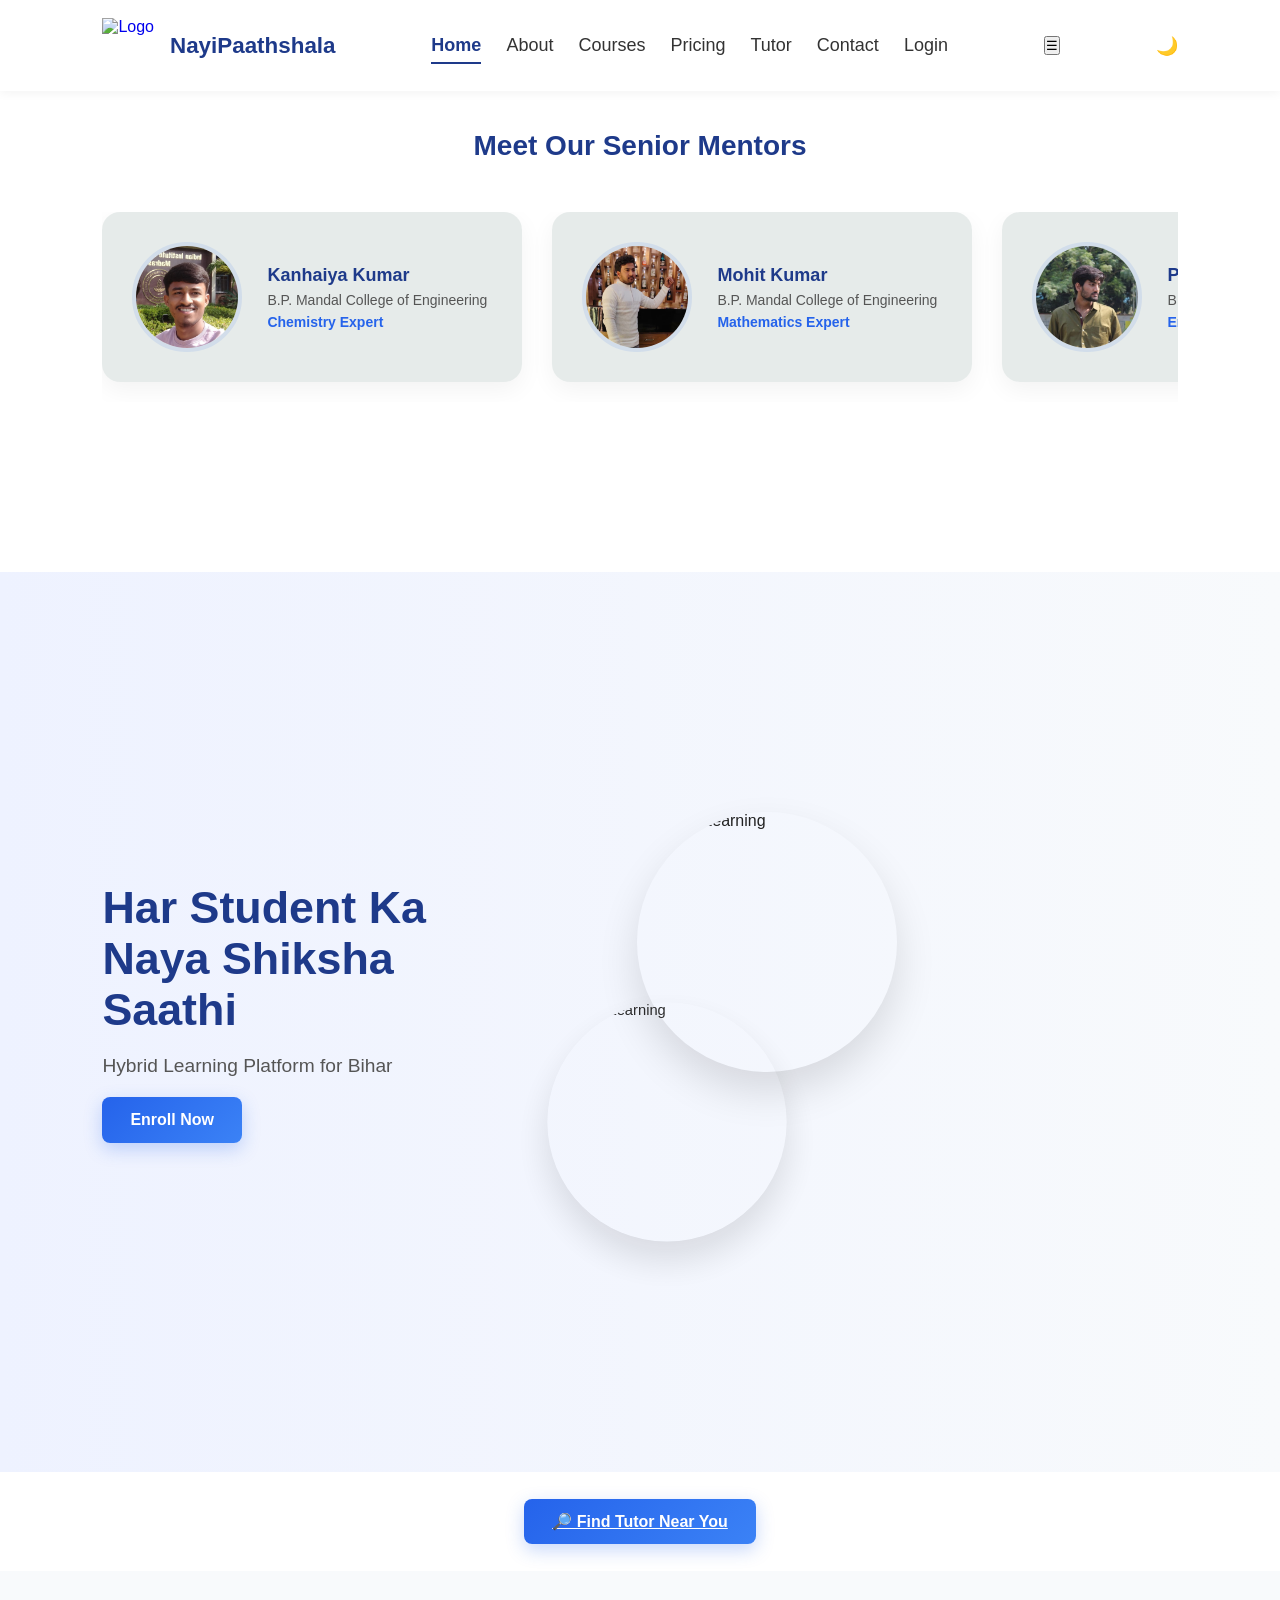
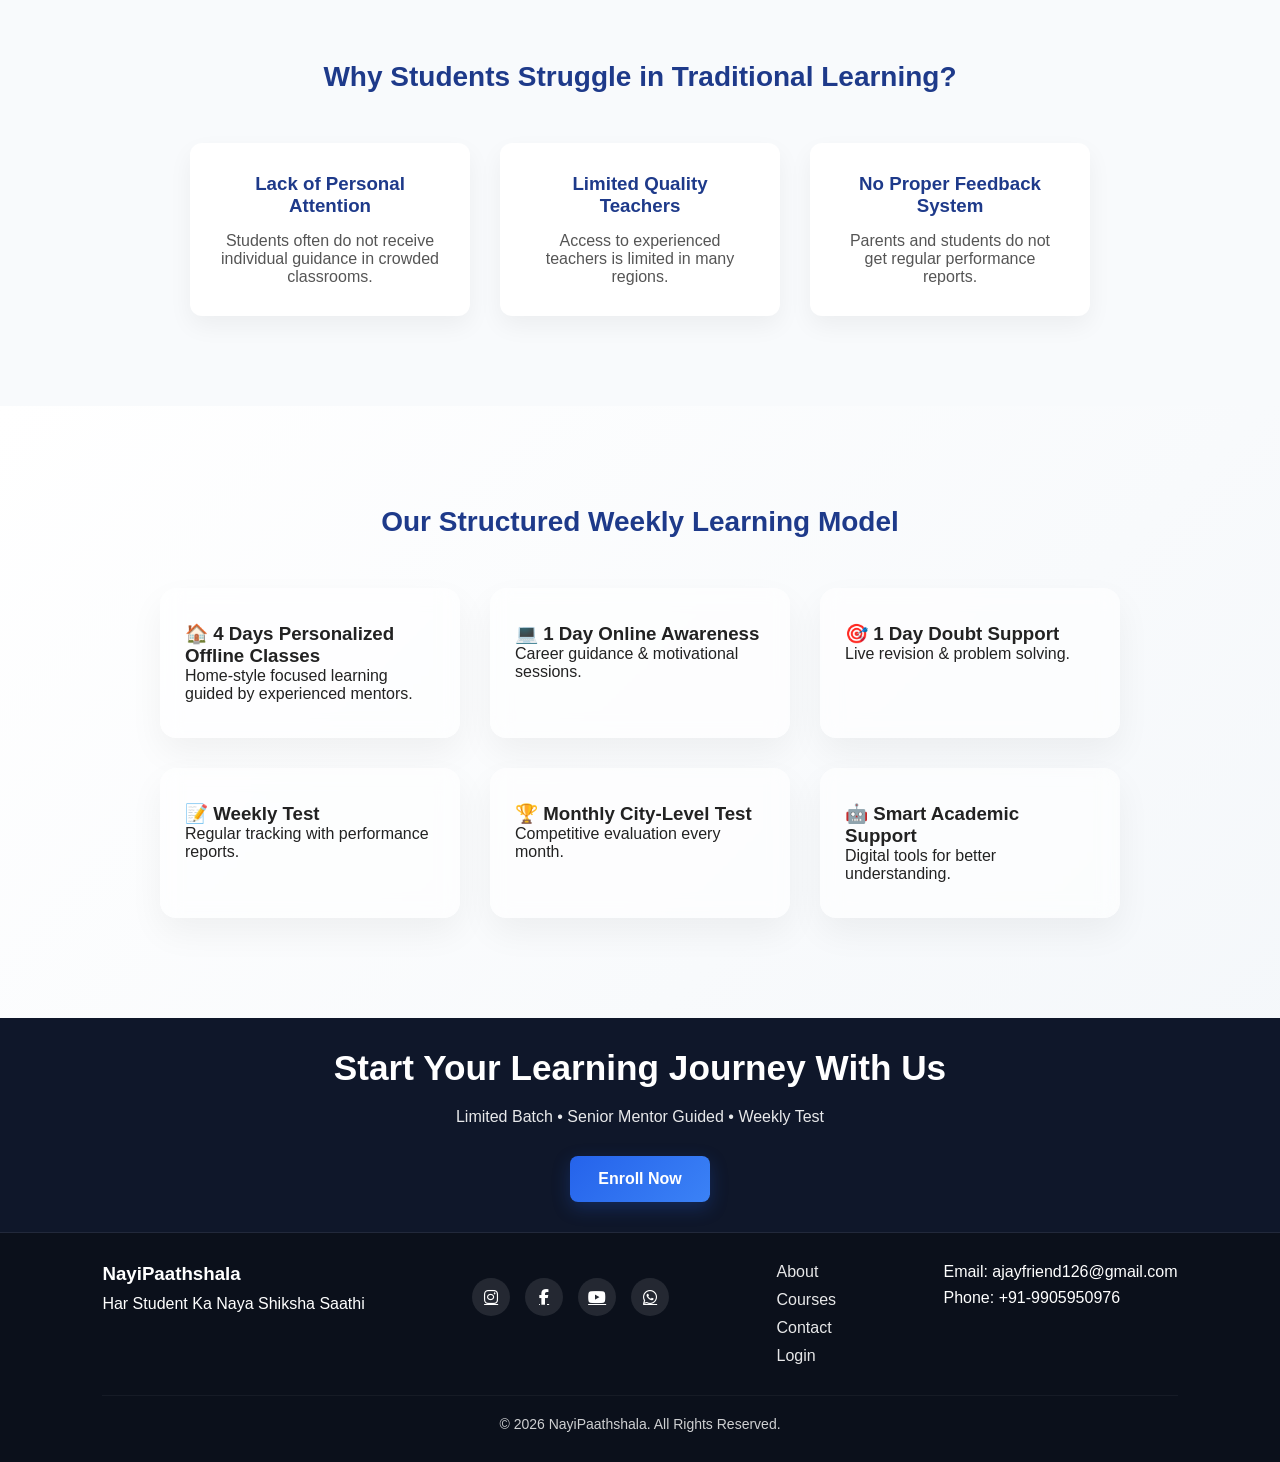
==== index.html @ 62901078 "Update index.html" ====
<!DOCTYPE html>
<html lang="en">
<head>
    <meta charset="UTF-8">
    <title>NayiPaathshala</title>
    <meta name="viewport" content="width=device-width, initial-scale=1.0">
    
    <link rel="stylesheet" href="style.css">
    <link rel="stylesheet" href="https://cdnjs.cloudflare.com/ajax/libs/font-awesome/6.5.0/css/all.min.css">
</head>

<body>
    <!-- ================= NAVBAR ================= -->
<nav class="navbar">
    <div class="logo">
        <a href="index.html" class="brand">
            <img src="image/logo.png" alt="Logo">
            <span>NayiPaathshala</span>
        </a>
    </div>

    <ul class="nav-links" id="navLinks">
        <li><a href="index.html" class="active">Home</a></li>
        <li><a href="about.html">About</a></li>
        <li><a href="courses.html">Courses</a></li>
        <li><a href="pricing.html">Pricing</a></li>
        <li><a href="tutor.html">Tutor</a></li>
        <li><a href="contact.html">Contact</a></li>
        <li><a href="login.html">Login</a></li>
    </ul>

    <button class="menu-toggle" onclick="toggleMenu()">☰</button>
    <button id="themeToggle">🌙</button>
</nav>
<p id="currenttime"></p>

<h2 class="section-title"></h2> 
<section class="home-mentors"> 
    <h2 class="section-title">Meet Our Senior Mentors</h2> 
    <div class="home-mentor-slider"> <!-- Mentor 1 --> 
        <div class="home-mentor-card"> <img src="kanhaiya.jpeg" alt="Kanhaiya Kumar"> 
            <div class="mentor-info"> 
                <h3>Kanhaiya Kumar</h3> 
                <p>B.P. Mandal College of Engineering</p> <span>Chemistry Expert</span>
             </div> </div>
              <!-- Mentor 2 --> <div class="home-mentor-card">
                 <img src="mohit.jpeg" alt="Mohit Kumar"> 
                 <div class="mentor-info"> <h3>Mohit Kumar</h3>
                     <p>B.P. Mandal College of Engineering</p> 
                     <span>Mathematics Expert</span> </div> </div> 
                     <!-- Mentor 3 --> 
                      <div class="home-mentor-card"> 
                        <img src="priyanshu.jpeg" alt="Priyanshu Kumar"> 
                        <div class="mentor-info"> <h3>Priyanshu Kumar</h3> <p>B.P. Mandal College of Engineering</p>
                             <span>English & Motivational Mentor</span> </div> </div>
                              <!-- Mentor 4 --> <div class="home-mentor-card">
                                 <img src="himanshu.jpeg" alt="Himanshu Kumar">
                                  <div class="mentor-info"> <h3>Himanshu Kumar</h3>
                                     <p>B.P. Mandal College of Engineering</p> 
                                     <span>Multi-Subject Academic Mentor</span> </div> </div> 
                                     <!-- Mentor 5 --> <div class="home-mentor-card"> 
                                        <img src="ajay.jpeg" alt="Ajay Kumar"> 
                                        <div class="mentor-info"> <h3>Ajay Kumar</h3> 
                                            <p>B.P. Mandal College of Engineering</p>
                                             <span>Mathematics & Physics Expert</span>
                                             </div> </div>   
                                            <div class="home-mentor-card"> 
                                        <img src="abhishek.jpeg" alt="Ajay Kumar"> 
                                        <div class="mentor-info"> <h3>Abhishek Kumar</h3> 
                                            <p>B.P. Mandal College of Engineering</p>
                                             <span>Physics Expert</span>
                                              </div> </div> 
                                            </section>


<!-- ================= HERO ================= -->
<section class="hero">
    <div class="hero-container">

        <div class="hero-left">
            <h1>Har Student Ka Naya Shiksha Saathi</h1>
            <p>Hybrid Learning Platform for Bihar</p>
            <button class="primary-btn">Enroll Now</button>

            <div style="margin-top:20px;">
               
            </div>
        </div>

        <div class="hero-right">
            <div class="circle-img online">
                <img src="image/online.jpeg" alt="Online Learning">
            </div>

            <div class="circle-img offline">
                <img src="image/offline.png" alt="Offline Learning">
            </div>
        </div>

    </div>
</section>

<section class="find-tutor-section">
    <a href="search-tutor.html" class="primary-btn">
        🔎 Find Tutor Near You
    </a>
</section>


<!-- ================= PROBLEM ================= -->
<section class="problem-section">
    <div class="container">
        <h2 class="section-title">Why Students Struggle in Traditional Learning?</h2>

        <div class="problem-cards">
            <div class="card">
                <h3>Lack of Personal Attention</h3>
                <p>Students often do not receive individual guidance in crowded classrooms.</p>
            </div>

            <div class="card">
                <h3>Limited Quality Teachers</h3>
                <p>Access to experienced teachers is limited in many regions.</p>
            </div>

            <div class="card">
                <h3>No Proper Feedback System</h3>
                <p>Parents and students do not get regular performance reports.</p>
            </div>
        </div>
    </div>
</section>

<!-- ================= SOLUTION ================= -->
<section class="solution-section">
    <div class="container">
        <h2 class="section-title">Our Structured Weekly Learning Model</h2>

        <div class="solution-cards">
            <div class="solution-card">
                <h3>🏠 4 Days Personalized Offline Classes</h3>
                <p>Home-style focused learning guided by experienced mentors.</p>
            </div>

            <div class="solution-card">
                <h3>💻 1 Day Online Awareness</h3>
                <p>Career guidance & motivational sessions.</p>
            </div>

            <div class="solution-card">
                <h3>🎯 1 Day Doubt Support</h3>
                <p>Live revision & problem solving.</p>
            </div>

            <div class="solution-card">
                <h3>📝 Weekly Test</h3>
                <p>Regular tracking with performance reports.</p>
            </div>

            <div class="solution-card">
                <h3>🏆 Monthly City-Level Test</h3>
                <p>Competitive evaluation every month.</p>
            </div>

            <div class="solution-card">
                <h3>🤖 Smart Academic Support</h3>
                <p>Digital tools for better understanding.</p>
            </div>
        </div>
    </div>
</section>

<!-- ================= CTA ================= -->
<section class="cta-section">
    <div class="cta-container">
        <h2>Start Your Learning Journey With Us</h2>
        <p>Limited Batch • Senior Mentor Guided • Weekly Test</p>
        <button class="primary-btn">Enroll Now</button>
    </div>
</section>

<!-- ================= FOOTER ================= -->
<footer class="footer">
    <div class="footer-container">

        <div class="footer-brand">
            <h3>NayiPaathshala</h3>
            <p>Har Student Ka Naya Shiksha Saathi</p>
        </div>

        <div class="footer-social">
            <a href="#"><i class="fab fa-instagram"></i></a>
            <a href="#"><i class="fab fa-facebook-f"></i></a>
            <a href="#"><i class="fab fa-youtube"></i></a>
            <a href="#"><i class="fab fa-whatsapp"></i></a>
        </div>

        <div class="footer-links">
            <a href="about.html">About</a>
            <a href="courses.html">Courses</a>
            <a href="contact.html">Contact</a>
            <a href="login.html">Login</a>
        </div>

        <div class="footer-contact">
            <p>Email: ajayfriend126@gmail.com</p>
            <p>Phone: +91-9905950976</p>
        </div>
    </div>

    <div class="footer-bottom">
        © 2026 NayiPaathshala. All Rights Reserved.
    </div>
</footer>

<script src="script.js"></script>
<script src="search-tutor.js"></script>

</body>
</html>
---- style.css ----
/* ================= GLOBAL RESET ================= */

* {
    margin: 0;
    padding: 0;
    box-sizing: border-box;
    font-family: Arial, sans-serif;
}

body {
    background: #ffffff;
    color: #222;
    transition: background 0.4s ease, color 0.4s ease;
}

/* ================= NAVBAR ================= */

.navbar {
    position: fixed;
    top: 0;
    left: 0;
    width: 100%;
    display: flex;
    justify-content: space-between;
    align-items: center;
    padding: 18px 8%;
    background: white;
    box-shadow: 0 2px 10px rgba(0,0,0,0.05);
    z-index: 1000;
    transition: all 0.3s ease;
}

.navbar.scrolled {
    padding: 18px 8%;
    box-shadow: 0 6px 25px rgba(0,0,0,0.1);
}

/* Brand */

.brand {
    display: flex;
    align-items: center;
    text-decoration: none;
    gap: 16px;
}

.brand img {
    height: 55px;
}

.brand span {
    font-size: 1.4rem;
    font-weight: 700;
    color: #1e3a8a;
    transition: 0.3s ease;
}

.brand:hover span {
    transform: scale(1.05);
}

/* Nav Links */

.nav-links {
    list-style: none;
    display: flex;
    gap: 25px;
}

.nav-links a {
    position: relative;
    text-decoration: none;
    color: #333;
    font-size: 18px;
    padding: 5px 0;
    transition: color 0.3s ease;
}

.nav-links a::after {
    content: "";
    position: absolute;
    left: 0;
    bottom: -4px;
    width: 0%;
    height: 2px;
    background: #1e3a8a;
    transition: width 0.3s ease;
}

.nav-links a:hover::after,
.nav-links a.active::after {
    width: 100%;
}

.nav-links a.active {
    font-weight: 600;
    color: #1e3a8a;
}

#themeToggle {
    border: none;
    background: none;
    font-size: 18px;
    cursor: pointer;
}

/* ================= HERO ================= */

/* ================= HERO SPLIT ================= */

.hero-badge {
    display: inline-block;
    margin-bottom: 20px;
    padding: 8px 18px;
    background: #e0e7ff;
    color: #1e3a8a;
    border-radius: 20px;
    font-size: 14px;
    font-weight: 500;
}

body.dark-mode .hero-badge {
    background: #1e293b;
    color: #60a5fa;
}

.hero {
    margin-top: 90px;
    min-height: 100vh;
    display: flex;
    align-items: center;
    padding: 0 8%;
    background: linear-gradient(to right, #f8fafc, #e2e8f0);
}

.hero-content {
    display: flex;
    align-items: center;
    justify-content: space-between;
    width: 100%;
    gap: 40px;
}

.hero-text {
    flex: 1;
    animation: slideLeft 1s ease forwards;
}

.hero-text h1 {
    font-size: 2.8rem;
    color: #1e3a8a;
}

.hero-text p {
    margin: 20px 0;
    font-size: 1.2rem;
    color: #555;
}

.hero-image {
    flex: 1;
    text-align: center;
    animation: slideRight 1s ease forwards;
}

.hero-image img {
    width: 320px;
    height: 320px;
    object-fit: cover;
    border-radius: 50%;
    border: 6px solid rgba(37, 99, 235, 0.2);
}

/* ================= HERO PREMIUM ================= */

.hero {
    margin-top: 90px;
    padding: 80px 8%;
    background: linear-gradient(to right, #eef2ff, #f8fafc);
}

.hero-container {
    display: flex;
    align-items: center;
    justify-content: space-between;
    gap: 40px;
}

/* LEFT */
.hero-left {
    flex: 1;
}

.hero-left h1 {
    font-size: 2.8rem;
    color: #1e3a8a;
}

.hero-left p {
    margin: 20px 0;
    font-size: 1.2rem;
    color: #555;
}

/* RIGHT IMAGE */
/* ================= HERO RIGHT TWO CIRCLES ================= */

    .hero-right {
    flex: 1;
    position: relative;
    height: 500px;
}

/* Common style */
.circle-img {
    width: 260px;
    height: 260px;
    border-radius: 50%;
    overflow: hidden;
    position: absolute;
    box-shadow: 0 20px 40px rgba(0,0,0,0.12);
}

.circle-img img {
    width: 100%;
    height: 100%;
    object-fit: cover;
}

/* TOP (Offline) */
.circle-img.online {
    top: 40px;
    right: 20px;
    z-index: 2;
}

/* BOTTOM (Online) */
.circle-img.offline {
    bottom: 20px;
    right: 120px;
    z-index: 1;
}

.circle-img.offline {
    transform: scale(0.92);
    opacity: 0.95;
}
/* Floating Animation */
@keyframes floatHero {
    0% { transform: translateY(0px); }
    50% { transform: translateY(-12px); }
    100% { transform: translateY(0px); }
}
/* Floating Animation */
@keyframes float {
    0% { transform: translateY(0px); }
    50% { transform: translateY(-12px); }
    100% { transform: translateY(0px); }
}

/* Floating animation */
@keyframes float {
    0% { transform: translateY(0px); }
    50% { transform: translateY(-12px); }
    100% { transform: translateY(0px); }
}
/* Animations */

@keyframes slideLeft {
    from { opacity: 0; transform: translateX(-50px); }
    to { opacity: 1; transform: translateX(0); }
}

@keyframes slideRight {
    from { opacity: 0; transform: translateX(50px); }
    to { opacity: 1; transform: translateX(0); }
}


/* ================= PROBLEM SECTION ================= */

.problem-section {
    padding: 90px 8%;
    background: #f8fafc;
    text-align: center;
}

.section-title {
    font-size: 2rem;
    margin-bottom: 50px;
    color: #1e3a8a;
}

.problem-cards {
    display: flex;
    flex-wrap: wrap;
    gap: 30px;
    justify-content: center;
}

.card {
    background: white;
    padding: 30px;
    border-radius: 12px;
    width: 280px;
    box-shadow: 0 10px 25px rgba(0,0,0,0.05);
    transition: 0.3s ease;
}

.card:hover {
    transform: translateY(-6px);
}

.card h3 {
    margin-bottom: 15px;
    color: #1e3a8a;
}

.card p {
    color: #555;
}

/* ================= SOLUTION SECTION (Dynamic) ================= */

.solution-section {
    padding: 100px 8%;
    text-align: center;
    background: linear-gradient(-45deg, #f8fafc, #e2e8f0, #f1f5f9, #ffffff);
    background-size: 400% 400%;
    animation: gradientMove 12s ease infinite;
}

@keyframes gradientMove {
    0% { background-position: 0% 50%; }
    50% { background-position: 100% 50%; }
    100% { background-position: 0% 50%; }
}

.solution-cards {
    display: flex;
    flex-wrap: wrap;
    gap: 30px;
    justify-content: center;
}

.solution-card {
    backdrop-filter: blur(10px);
    background: rgba(255, 255, 255, 0.6);
    padding: 35px 25px;
    border-radius: 16px;
    width: 300px;
    box-shadow: 0 15px 35px rgba(0,0,0,0.05);
    transition: all 0.6s ease;
    text-align: left;

    opacity: 0;
    transform: translateY(40px);
}

.solution-card.show {
    opacity: 1;
    transform: translateY(0);
}

.solution-card:hover {
    transform: translateY(-10px) scale(1.03);
    box-shadow: 0 20px 40px rgba(0,0,0,0.1);
}

/* ================= DARK MODE ================= */

body.dark-mode {
    background: #0f172a;
    color: #cbd5e1;
}

body.dark-mode .navbar {
    background: #1e293b;
}

body.dark-mode .brand span {
    color: #60a5fa;
}

body.dark-mode .nav-links a {
    color: #cbd5e1;
}

body.dark-mode .nav-links a::after {
    background: #60a5fa;
}

body.dark-mode .hero {
    background: #0f172a;
}

body.dark-mode .hero h1 {
    color: #60a5fa;
}

body.dark-mode .hero p {
    color: #94a3b8;
}

body.dark-mode .problem-section {
    background: #111827;
}

body.dark-mode .card {
    background: #1e293b;
}

body.dark-mode .card p {
    color: #cbd5e1;
}

body.dark-mode .solution-section {
    background: linear-gradient(-45deg, #0f172a, #111827, #1e293b, #0f172a);
    background-size: 400% 400%;
}

body.dark-mode .solution-card {
    background: rgba(30, 41, 59, 0.6);
    box-shadow: 0 20px 40px rgba(0,0,0,0.5);
}
body.dark-mode .hero {
    background: linear-gradient(to right, #0f172a, #111827);
}

body.dark-mode .hero-text h1 {
    color: #60a5fa;
}

body.dark-mode .hero-text p {
    color: #94a3b8;
}
body.dark-mode .hero {
    background: linear-gradient(to right, #0f172a, #111827);
}

body.dark-mode .hero-left h1 {
    color: #60a5fa;
}

body.dark-mode .hero-left p {
    color: #94a3b8;
}
body.dark-mode .hero-right::before {
    background: radial-gradient(circle, rgba(96,165,250,0.2) 0%, transparent 70%);

}
body.dark-mode .circle-img {
    box-shadow: 0 20px 40px rgba(96,165,250,0.3);
}

/* ================= DARK MODE CTA ================= */

body.dark-mode .cta-section {
    background: #1e293b;   /* medium dark slate */
    color: #e2e8f0;
}

/* ================= DARK MODE FOOTER ================= */

body.dark-mode .footer {
    background: #0f172a;   /* deep navy */
    color: #cbd5e1;
}

body.dark-mode .footer-links a {
    color: #cbd5e1;
    opacity: 0.8;
}

body.dark-mode .footer-links a:hover {
    opacity: 1;
}

body.dark-mode .footer-bottom {
    opacity: 0.6;
}
body.dark-mode .cta-section {
    border-bottom: 1px solid rgba(255,255,255,0.05);
}

/* ================= RESPONSIVE ================= */

@media (max-width: 768px) {

    .nav-links {
        display: none;
    }

    .hero {
        height: 90vh;
    }

    .hero h1 {
        font-size: 2rem;
    }

    .solution-card {
        width: 100%;
    }

    .card {
        width: 100%;
    }
}
@media (max-width: 768px) {

    .hero-content {
        flex-direction: column;
        text-align: center;
    }

    .hero-text h1 {
        font-size: 2rem;
    }

}
@media (max-width: 768px) {

    .hero-content {
        flex-direction: column;
        text-align: center;
    }

    .hero-text h1 {
        font-size: 2rem;
    }

}




/* ================= BUTTON COMPONENT ================= */
/* ================= BUTTON COMPONENT ================= */

.primary-btn {
    padding: 14px 28px;
    font-size: 16px;
    font-weight: 600;
    border-radius: 8px;
    border: none;
    cursor: pointer;
    background: linear-gradient(135deg, #2563eb, #3b82f6);
    color: #ffffff;
    transition: all 0.3s ease;
    box-shadow: 0 6px 18px rgba(37, 99, 235, 0.25);
}

.primary-btn:hover {
    transform: translateY(-3px);
    box-shadow: 0 10px 25px rgba(37, 99, 235, 0.35);
}

/* Dark Mode */
body.dark-mode .primary-btn {
    background: linear-gradient(135deg, #3b82f6, #60a5fa);
    box-shadow: 0 6px 18px rgba(96, 165, 250, 0.35);
}

body.dark-mode .primary-btn:hover {
    box-shadow: 0 10px 25px rgba(96, 165, 250, 0.5);
}



@media (max-width: 768px) {

    .hero-right {
        height: auto;
        margin-top: 40px;
    }

    .circle-img {
        position: relative;
        margin: 20px;
    }

}


/* ================= CTA SECTION ================= */


    /* ================= PREMIUM CTA ================= */

.cta-section {
    padding: 30px 8%;
    text-align: center;
    background: #0f172a;   /* solid deep blue */
    color: white;
}

.cta-section h2 {
    font-size: 2.2rem;
    margin-bottom: 20px;
}

.cta-section p {
    margin-bottom: 30px;
    opacity: 0.9;
}
 .cta-section {
    border-bottom: 1px solid rgba(255,255,255,0.08);
}

/* ================= TRUST CLARITY SECTION ================= */

.clarity-section {
    padding: 100px 8%;
    background: #f8fafc;
    text-align: center;
}

.clarity-box {
    max-width: 750px;
    margin: 0 auto;
    background: white;
    padding: 40px;
    border-radius: 14px;
    box-shadow: 0 10px 30px rgba(0,0,0,0.05);
}

.clarity-box p {
    margin-bottom: 20px;
    font-size: 1.05rem;
    color: #555;
}

/* Dark Mode */
body.dark-mode .clarity-section {
    background: #111827;
}

body.dark-mode .clarity-box {
    background: #1e293b;
}

body.dark-mode .clarity-box p {
    color: #cbd5e1;
}

/* ================= FOOTER ================= */
/* ================= PREMIUM FOOTER ================= */

.footer {
    background: #0b101b;   /* darker than CTA */
    color: white;
    padding: 30px 8% 30px;
}

.footer-container {
    display: flex;
    justify-content: space-between;
    flex-wrap: wrap;
    gap: 30px;
}

.footer-brand h3 {
    margin-bottom: 10px;
}

.footer-links {
    display: flex;
    flex-direction: column;
    gap: 10px;
}

.footer-links a {
    color: white;
    text-decoration: none;
    opacity: 0.9;
}

.footer-links a:hover {
    opacity: 1;
}

.footer-contact p {
    margin-bottom: 8px;
}

.footer-bottom {
    text-align: center;
    margin-top: 40px;
    opacity: 0.8;
    font-size: 14px;
}
/* Footer link hover animation */

.footer-links a {
    position: relative;
    display: inline-block;
    transition: all 0.3s ease;
}

.footer-links a:hover {
    transform: translateX(4px);
}
/* Animated underline */

.footer-links a::after {
    content: "";
    position: absolute;
    left: 0;
    bottom: -3px;
    width: 0%;
    height: 2px;
    background: #60a5fa;
    transition: width 0.3s ease;
}

.footer-links a:hover::after {
    width: 100%;
}

/* Dark Mode */
body.dark-mode .footer {
    background: #0f172a;
}

/* ================= DARK MODE FOOTER FINAL ================= */

body.dark-mode .footer {
    background: #0f172a;  /* Deep navy */
    color: #e2e8f0;
}

body.dark-mode .footer-brand h3 {
    color: #ffffff;
}

body.dark-mode .footer-links a {
    color: #cbd5e1;
    transition: 0.3s ease;
}

body.dark-mode .footer-links a:hover {
    color: #60a5fa;   /* soft blue hover */
}

body.dark-mode .footer-contact p {
    color: #cbd5e1;
}

body.dark-mode .footer-bottom {
    border-top: 1px solid rgba(255,255,255,0.08);
    padding-top: 20px;
    margin-top: 30px;
    color: #94a3b8;
}
/* ================= FOOTER SOCIAL ================= */

.footer-social {
    margin-top: 15px;
    display: flex;
    gap: 15px;
}

.footer-social a {
    width: 38px;
    height: 38px;
    display: flex;
    align-items: center;
    justify-content: center;
    background: rgba(255,255,255,0.1);
    border-radius: 50%;
    color: white;
    transition: 0.3s ease;
    font-size: 16px;
}

.footer-social a:hover {
    background: #60a5fa;
    transform: translateY(-4px);
}
/* Footer bottom separator - Light Mode */

.footer-bottom {
    border-top: 1px solid rgba(255,255,255,0.06);
    padding-top: 20px;
    margin-top: 30px;
}

/* Dark mode tweak */
body.dark-mode .footer-social a {
    background: rgba(255,255,255,0.08);
}

body.dark-mode .footer-social a:hover {
    background: #3b82f6;
}

/* ================= ABOUT PAGE ================= */

.about-hero {
    margin-top: 90px;
    padding: 100px 8%;
    text-align: center;
    background: linear-gradient(135deg, #eef2ff, #f8fafc);
}

.about-hero h1 {
    font-size: 2.8rem;
    color: #1e3a8a;
}

.about-hero p {
    margin-top: 20px;
    color: #555;
}

.about-section {
    padding: 80px 8%;
    text-align: center;
    max-width: 800px;
    margin: 0 auto;
}

.about-section p {
    margin-top: 20px;
    color: #555;
    line-height: 1.7;
}

/* Dark Mode */
body.dark-mode .about-hero {
    background: linear-gradient(135deg, #0f172a, #111827);
}

body.dark-mode .about-hero h1 {
    color: #60a5fa;
}

body.dark-mode .about-section p {
    color: #cbd5e1;
}

/* ================= FOUNDER SECTION ================= */

.founder-section {
    padding: 80px 8%;
    text-align: center;
    background: #f8fafc;
}

.founder-box {
    max-width: 750px;
    margin: 40px auto 0;
    background: white;
    padding: 40px;
    border-radius: 14px;
    box-shadow: 0 8px 20px rgba(0,0,0,0.05);
}

.founder-box p {
    line-height: 1.7;
    color: #555;
    margin-bottom: 20px;
}

.founder-box h4 {
    color: #1e3a8a;
    font-weight: 600;
}

/* Dark Mode */
body.dark-mode .founder-section {
    background: #111827;
}

body.dark-mode .founder-box {
    background: #1e293b;
}

body.dark-mode .founder-box p {
    color: #cbd5e1;
}

body.dark-mode .founder-box h4 {
    color: #60a5fa;
}

/* ================= MENTOR SECTION ================= */

.mentor-section {
    padding: 100px 8%;
    text-align: center;
    background: #ffffff;
}

/* ================= MENTOR COLUMN LAYOUT ================= */

/* ================= MENTOR SECTION ================= */

.mentor-section {
    padding: 100px 8%;
    background: #ffffff;
    text-align: center;
}

/* ===== Slider Container ===== */

.mentor-slider {
    display: flex;
    gap: 30px;
    margin-top: 50px;
    overflow-x: auto;
    scroll-snap-type: x mandatory;
    scroll-behavior: smooth;
    padding-bottom: 20px;
}

/* Hide Scrollbar */
.mentor-slider::-webkit-scrollbar {
    display: none;
}

/* ===== Mentor Card ===== */

.mentor-card {
    flex: 0 0 280px;   /* Fixed width card */
    background: #f8fafc;
    padding: 30px;
    border-radius: 16px;
    text-align: center;
    scroll-snap-align: center;
    transition: 0.3s ease;
}

.mentor-card:hover {
    transform: translateY(-6px);
}

.mentor-card img {
    width: 100px;
    height: 100px;
    border-radius: 50%;
    object-fit: cover;
    margin-bottom: 18px;
}

.mentor-card h3 {
    margin-bottom: 8px;
    color: #1e3a8a;
}

.mentor-card p {
    font-size: 14px;
    color: #555;
    margin-bottom: 6px;
}

.mentor-card span {
    font-size: 14px;
    font-weight: 600;
    color: #2563eb;
}

/* ================= DARK MODE ================= */

body.dark-mode .mentor-section {
    background: #111827;
}

body.dark-mode .mentor-card {
    background: #1e293b;
}

body.dark-mode .mentor-card h3 {
    color: #60a5fa;
}

body.dark-mode .mentor-card p {
    color: #cbd5e1;
}

body.dark-mode .mentor-card span {
    color: #93c5fd;
}
/* ================= HOME MENTOR SLIDER ================= */

.home-mentor-slider {
    display: flex;
    gap: 30px;
    overflow-x: auto;
    scroll-snap-type: x mandatory;
    scroll-behavior: smooth;
    padding-bottom: 20px;
}

.home-mentor-slider::-webkit-scrollbar {
    display: none;
}

/* CARD LAYOUT */
/* ================= HOME MENTOR SECTION ================= */

.home-mentor-section {
    padding: 80px 8%;
    background: #ffffff;
}

.home-mentor-wrapper {
    display: flex;
    gap: 30px;
    overflow-x: auto;
    scroll-snap-type: x mandatory;
    scroll-behavior: smooth;
    padding-bottom: 20px;
}

/* Hide scrollbar */
.home-mentor-wrapper::-webkit-scrollbar {
    display: none;
}
.home-mentor-wrapper {
    -ms-overflow-style: none;
    scrollbar-width: none;
}

/* ================= MENTOR CARD ================= */

/* ================= HOME MENTOR SECTION ================= */

.home-mentors {
    padding: 80px 8%;
    background: #ffffff;
}

.section-title {
    text-align: center;
    font-size: 28px;
    margin-bottom: 50px;
    color: #1e3a8a;
}

/* Slider Wrapper */

.home-mentor-slider {
    display: flex;
    gap: 30px;
    overflow-x: auto;
    scroll-snap-type: x mandatory;
    scroll-behavior: smooth;
}

/* Hide scrollbar */

.home-mentor-slider::-webkit-scrollbar {
    display: none;
}
.home-mentor-slider {
    -ms-overflow-style: none;
    scrollbar-width: none;
}

/* ================= MENTOR CARD ================= */

.home-mentor-card {
    flex: 0 0 420px;
    display: flex;
    align-items: center;
    gap: 25px;
    background: #dde4e3ba;
    padding: 30px;
    border-radius: 18px;
    scroll-snap-align: center;
    transition: all 0.3s ease;
    box-shadow: 0 8px 25px rgba(0,0,0,0.05);
}

.home-mentor-card:hover {
    transform: translateY(-6px);
    box-shadow: 0 15px 35px rgba(0,0,0,0.08);
}

/* IMAGE */

.home-mentor-card img {
    width: 110px;
    height: 110px;
    border-radius: 50%;
    object-fit: cover;
    border: 4px solid rgba(37,99,235,0.1);
}

/* DETAILS */

.mentor-info {
    display: flex;
    flex-direction: column;
    justify-content: center;
}

.mentor-info h3 {
    margin-bottom: 6px;
    font-size: 18px;
    color: #1e3a8a;
}

.mentor-info p {
    margin-bottom: 6px;
    font-size: 14px;
    color: #555;
}

.mentor-info span {
    font-size: 14px;
    font-weight: 600;
    color: #2563eb;
}

/* ================= DARK MODE ================= */

body.dark-mode .home-mentors {
    background: #0f172a;
}

body.dark-mode .section-title {
    color: #60a5fa;
}

body.dark-mode .home-mentor-card {
    background: #1e293b;
    box-shadow: 0 10px 30px rgba(0,0,0,0.4);
}

body.dark-mode .mentor-info h3 {
    color: #60a5fa;
}

body.dark-mode .mentor-info p {
    color: #cbd5e1;
}

body.dark-mode .mentor-info span {
    color: #93c5fd;
}

/* ================= RESPONSIVE ================= */

@media (max-width: 768px) {

    .home-mentor-card {
        flex: 0 0 300px;
        flex-direction: column;
        text-align: center;
        padding: 20px;
    }

    .home-mentor-card img {
        width: 90px;
        height: 90px;
    }

    .mentor-info {
        align-items: center;
    }
}

/* ================= WEEKLY MODEL SECTION ================= */

.model-section {
    padding: 100px 8%;
    background: #f8fafc;
    text-align: center;
}

.model-container {
    display: flex;
    flex-wrap: wrap;
    gap: 30px;
    justify-content: center;
    margin-top: 50px;
}

.model-card {
    width: 260px;
    background: #ffffff;
    padding: 25px;
    border-radius: 16px;
    box-shadow: 0 8px 25px rgba(0,0,0,0.05);
    transition: 0.3s ease;
}

.model-card:hover {
    transform: translateY(-6px);
}

.model-card h3 {
    margin-bottom: 12px;
    color: #1e3a8a;
}

.model-card p {
    font-size: 14px;
    color: #555;
}

/* Dark Mode */

body.dark-mode .model-section {
    background: #111827;
}

body.dark-mode .model-card {
    background: #1e293b;
}

body.dark-mode .model-card h3 {
    color: #60a5fa;
}

body.dark-mode .model-card p {
    color: #cbd5e1;
}

/* Responsive */

@media (max-width: 768px) {
    .model-card {
        width: 100%;
        max-width: 350px;
    }
}

/* ================= WHY SECTION ================= */

.why-section {
    padding: 100px 8%;
    background: #ffffff;
    text-align: center;
}

.why-container {
    display: flex;
    flex-wrap: wrap;
    gap: 30px;
    justify-content: center;
    margin-top: 50px;
}

.why-card {
    width: 260px;
    padding: 25px;
    border-radius: 16px;
    background: #f8fafc;
    box-shadow: 0 8px 25px rgba(0,0,0,0.05);
    transition: 0.3s ease;
}

.why-card:hover {
    transform: translateY(-6px);
}

.why-card h3 {
    margin-bottom: 12px;
    color: #1e3a8a;
}

.why-card p {
    font-size: 14px;
    color: #555;
}

/* Dark Mode */

body.dark-mode .why-section {
    background: #0f172a;
}

body.dark-mode .why-card {
    background: #1e293b;
}

body.dark-mode .why-card h3 {
    color: #60a5fa;
}

body.dark-mode .why-card p {
    color: #cbd5e1;
}

/* Responsive */

@media (max-width: 768px) {
    .why-card {
        width: 100%;
        max-width: 350px;
    }
}

/* ================= ABOUT CTA SECTION ================= */

/* ================= DARK CTA SECTION ================= */

.cta-dark {
    padding: 100px 8%;
    text-align: center;
    background: linear-gradient(to bottom, #0f172a, #111827);
    color: #ffffff;
}

.cta-dark-content h2 {
    font-size: 34px;
    margin-bottom: 15px;
}

.cta-dark-content p {
    margin-bottom: 30px;
    font-size: 16px;
    opacity: 0.8;
}

/* Button already using .primary-btn */

/* Dark mode me same hi rahega */
body.dark-mode .cta-dark {
    background: linear-gradient(to bottom, #0f172a, #111827);
}

/* ================= COURSES HERO ================= */

.courses-hero {
    padding: 120px 8% 80px;
    text-align: center;
    background: linear-gradient(to right, #eef2ff, #f8fafc);
}

.courses-hero h1 {
    font-size: 36px;
    margin-bottom: 15px;
    color: #1e3a8a;
}

.courses-hero p {
    color: #555;
}

.courses-content {
    padding: 80px 8%;
    text-align: center;
}

/* ================= PROGRAM OVERVIEW ================= */

.program-overview {
    padding: 80px 8%;
    text-align: center;
}

.overview-text {
    max-width: 700px;
    margin: 20px auto 40px auto;
    color: #555;
    line-height: 1.6;
}

.overview-points {
    display: flex;
    flex-wrap: wrap;
    justify-content: center;
    gap: 20px;
}

.overview-points div {
    padding: 15px 20px;
    background: #f1f5f9;
    border-radius: 10px;
    font-size: 14px;
}

/* Dark Mode */

body.dark-mode .overview-text {
    color: #cbd5e1;
}

body.dark-mode .overview-points div {
    background: #1e293b;
    color: #cbd5e1;
}

/* ================= LEVEL SECTION ================= */

.levels-section {
    padding: 100px 8%;
    text-align: center;
}

.levels-container {
    display: flex;
    flex-wrap: wrap;
    gap: 30px;
    justify-content: center;
    margin-top: 50px;
}
.level-card {
    width: 300px;
    padding: 30px;
    border-radius: 18px;
    background: #f8fafc;
    box-shadow: 0 10px 30px rgba(0,0,0,0.05);
    transition: 0.3s ease;
    text-align: left;
    position:relative;
}

/* Remove default bullet */
.level-card ul {
    list-style: none;
    padding-left: 0;
}

/* Custom bullet style */
.level-card ul li {
    position: relative;
    padding-left: 22px;
    margin-bottom: 10px;
    font-size: 14px;
    color: #555;
}

/* Blue dot */
.level-card ul li::before {
    content: "✔";
    position: absolute;
    left: 0;
    top: 0;
    font-size: 13px;
    color: #2563eb;
}

.level-card:hover {
    transform: translateY(-8px);
}

.level-card h3 {
    margin-bottom: 10px;
    color: #1e3a8a;
}

.level-tag {
    font-size: 13px;
    font-weight: 600;
    margin-bottom: 15px;
    color: #2563eb;
}

.level-card ul {
    list-style: none;
    padding-left: 0;
}

.level-card ul li {
    margin-bottom: 8px;
    font-size: 14px;
    color: #555;
}

/* Highlight Most Popular */
.level-card.popular {
    border: 2px solid #2563eb;
}

/* Premium Styling */
.level-card.premium {
    background: linear-gradient(135deg, #1e3a8a, #2563eb);
    color: white;
}

.level-card.premium h3,
.level-card.premium ul li,
.level-card.premium .level-tag {
    color: white;
}

/* Dark Mode */

body.dark-mode .level-card {
    background: #1e293b;
}

body.dark-mode .level-card ul li {
    color: #cbd5e1;
}

body.dark-mode .level-card.popular {
    border: 2px solid #60a5fa;
}

body.dark-mode .level-card ul li {
    color: #cbd5e1;
}

body.dark-mode .level-card ul li::before {
    color: #60a5fa;
}

/* Badge Style */
.badge {
    position: absolute;
    top: -12px;
    right: 20px;
    background: #2563eb;
    color: white;
    font-size: 12px;
    padding: 6px 14px;
    border-radius: 20px;
    font-weight: 600;
}
.level-card.premium {
    background: linear-gradient(135deg, #1e3a8a, #2563eb);
    color: white;
    box-shadow: 0 15px 40px rgba(37,99,235,0.4);
}

.level-card.premium:hover {
    transform: translateY(-8px);
    box-shadow: 0 20px 50px rgba(37,99,235,0.6);
}

/* ================= SUBJECT SECTION ================= */

.subjects-section {
    padding: 100px 8%;
    text-align: center;
}

.subjects-container {
    display: flex;
    flex-wrap: wrap;
    gap: 30px;
    justify-content: center;
    margin-top: 50px;
}

.subject-card {
    width: 280px;
    padding: 30px;
    border-radius: 18px;
    background: #f8fafc;
    box-shadow: 0 10px 30px rgba(0,0,0,0.05);
    transition: 0.3s ease;
}

.subject-card:hover {
    transform: translateY(-8px);
}

.subject-card h3 {
    margin-bottom: 10px;
    color: #1e3a8a;
}

.subject-card p {
    font-size: 14px;
    color: #555;
    margin-bottom: 15px;
}

.subject-note {
    font-size: 13px;
    font-weight: 600;
    color: #2563eb;
}

/* Combo Highlight */
.subject-card.combo {
    border: 2px solid #2563eb;
}

/* Full Plan Premium Look */
.subject-card.premium-plan {
    background: linear-gradient(135deg, #a4a7ac, #2563eb);
    color: white;
}

.subject-card.premium-plan h3,
.subject-card.premium-plan p,
.subject-card.premium-plan .subject-note {
    color: white;
}

/* Dark Mode */

body.dark-mode .subject-card {
    background: #1e293b;
}

body.dark-mode .subject-card p {
    color: #cbd5e1;
}

body.dark-mode .subject-card.combo {
    border: 2px solid #60a5fa;
}

/* ================= SCHOLARSHIP SECTION ================= */

.scholarship-section {
    padding: 100px 8%;
    text-align: center;
    background: #ffffff;
}

.scholarship-container {
    display: flex;
    flex-wrap: wrap;
    gap: 30px;
    justify-content: center;
    margin-top: 50px;
}

.scholarship-card {
    width: 320px;
    padding: 30px;
    border-radius: 18px;
    background: #f8fafc;
    box-shadow: 0 10px 30px rgba(0,0,0,0.05);
    transition: 0.3s ease;
}

.scholarship-card:hover {
    transform: translateY(-8px);
}

.scholarship-card h3 {
    margin-bottom: 15px;
    color: #1e3a8a;
}

.scholarship-card p {
    font-size: 14px;
    color: #555;
}

/* Highlight First Offer */
.scholarship-card.highlight {
    border: 2px solid #2563eb;
}

/* Dark Mode */

body.dark-mode .scholarship-section {
    background: #0f172a;
}

body.dark-mode .scholarship-card {
    background: #1e293b;
}

body.dark-mode .scholarship-card h3 {
    color: #60a5fa;
}

body.dark-mode .scholarship-card p {
    color: #cbd5e1;
}

body.dark-mode .scholarship-card.highlight {
    border: 2px solid #60a5fa;
}

/* ================= DARK CTA ================= */

.cta-dark {
    padding: 100px 8%;
    text-align: center;
    background: linear-gradient(to bottom, #0f172a, #111827);
    color: #ffffff;
}

.cta-dark-content h2 {
    font-size: 32px;
    margin-bottom: 15px;
}

.cta-dark-content p {
    max-width: 600px;
    margin: 0 auto 30px auto;
    font-size: 15px;
    opacity: 0.85;
}

/* ================= PRICING PAGE ================= */

.price {
    font-size: 26px;
    font-weight: 700;
    margin: 15px 0 20px 0;
    color: #2563eb;
}

/* Level Card Enhancement */

.level-card {
    text-align: center;
    padding: 35px 25px;
}

.level-card ul {
    list-style: none;
    padding: 0;
    margin: 20px 0;
}

.level-card ul li {
    margin-bottom: 10px;
    font-size: 14px;
}

/* Button spacing inside pricing */

.level-card .primary-btn {
    margin-top: 15px;
    display: inline-block;
}

/* Popular Highlight */

.level-card.popular {
    border: 2px solid #2563eb;
    transform: scale(1.05);
}

.level-card.popular:hover {
    transform: scale(1.07);
}

/* Premium Card Styling */

.level-card.premium {
    background: linear-gradient(135deg, #a4a7ac, #2563eb);
    color: white;
    box-shadow: 0 15px 40px rgba(37,99,235,0.4);
}

.level-card.premium .price,
.level-card.premium h3,
.level-card.premium ul li,
.level-card.premium .level-tag {
    color: white;
}

.level-card.premium .primary-btn {
    background: white;
    color: #1e3a8a;
}

.level-card.premium .primary-btn:hover {
    background: #f1f5f9;
}

/* Badge Improve */

.badge {
    position: absolute;
    top: -12px;
    right: 20px;
    background: #2563eb;
    color: white;
    font-size: 12px;
    padding: 6px 14px;
    border-radius: 20px;
    font-weight: 600;
}

/* Subject Pricing Section */

.subject-card h4 {
    margin-top: 10px;
    font-size: 15px;
    color: #2563eb;
}

/* Highlight Offer */

.scholarship-card.highlight {
    border: 2px solid #2563eb;
    transform: scale(1.03);
}

/* ================= DARK MODE PRICING ================= */

body.dark-mode .price {
    color: #60a5fa;
}

body.dark-mode .level-card.popular {
    border: 2px solid #60a5fa;
}

body.dark-mode .level-card.premium {
    background: linear-gradient(135deg, #1e40af, #3b82f6);
}

body.dark-mode .subject-card h4 {
    color: #60a5fa;
}

body.dark-mode .scholarship-card.highlight {
    border: 2px solid #60a5fa;
}

/* ================= RESPONSIVE PRICING ================= */

@media (max-width: 768px) {

    .level-card.popular {
        transform: scale(1);
    }

    .level-card {
        width: 100%;
        max-width: 350px;
    }

}

/* Pricing Toggle */
/* ===== PRICING TOGGLE FIXED ALIGNMENT ===== */

.pricing-toggle {
    margin: 40px 0;
    display: flex;
    justify-content: center;
    align-items: center;
    gap: 15px;
    font-weight: 600;
    font-size: 16px;
}

.pricing-toggle span {
    display: flex;
    align-items: center;
}

/* Switch Container */

.switch {
    position: relative;
    display: inline-block;
    width: 52px;
    height: 26px;
}

/* Hide default checkbox */
.switch input {
    opacity: 0;
    width: 0;
    height: 0;
}

/* Slider */
.slider {
    position: absolute;
    cursor: pointer;
    inset: 0;
    background-color: #ccc;
    border-radius: 50px;
    transition: 0.3s;
}

/* Circle */
.slider::before {
    content: "";
    position: absolute;
    height: 20px;
    width: 20px;
    left: 3px;
    bottom: 3px;
    background-color: white;
    border-radius: 50%;
    transition: 0.3s;
}

input:checked + .slider {
    background-color: #2563eb;
}

input:checked + .slider::before {
    transform: translateX(26px);
}

/* Dark Mode Support */

body.dark-mode .slider {
    background-color: #334155;
}

body.dark-mode input:checked + .slider {
    background-color: #3b82f6;
}

.faq-section {
    padding: 80px 8%;
    text-align: center;
}

.faq-item {
    max-width: 600px;
    margin: 20px auto;
    text-align: left;
}

.faq-question {
    width: 100%;
    padding: 15px;
    background: #f1f5f9;
    border: none;
    cursor: pointer;
    font-weight: 600;
}

.faq-answer {
    display: none;
    padding: 15px;
    background: #ffffff;
    border: 1px solid #e2e8f0;
}

body.dark-mode .faq-question {
    background: #1e293b;
    color: #cbd5e1;
}

body.dark-mode .faq-answer {
    background: #0f172a;
    border: 1px solid #1e293b;
}
/* ===== PREMIUM PRICING HOVER EFFECT ===== */

.level-card {
    transition: all 0.4s ease;
}

.level-card:hover {
    transform: translateY(-10px);
    box-shadow: 0 20px 50px rgba(37, 99, 235, 0.15);
}

/* Popular Card Extra Glow */

.level-card.popular:hover {
    box-shadow: 0 25px 60px rgba(37, 99, 235, 0.25);
}

/* Premium Card Special Glow */

.level-card.premium:hover {
    box-shadow: 0 30px 70px rgba(37, 99, 235, 0.45);
}

/* Button hover smooth */

.level-card .primary-btn {
    transition: all 0.3s ease;
}

.level-card .primary-btn:hover {
    transform: scale(1.05);
}

/* ===== SEAT COUNTER FIXED ===== */

.seat-counter {
    margin: 25px 0 50px 0;
    text-align: center;
    font-size: 16px;
    font-weight: 600;
    color: #dc2626;
    letter-spacing: 0.3px;
}

.seat-counter span {
    font-size: 18px;
    font-weight: 700;
    background: #dc2626;
    color: white;
    padding: 4px 10px;
    border-radius: 20px;
    margin: 0 5px;
}

/* Dark Mode */

body.dark-mode .seat-counter {
    color: #f87171;
}

body.dark-mode .seat-counter span {
    background: #ef4444;
}
@keyframes pulse {
    0% { transform: scale(1); }
    50% { transform: scale(1.08); }
    100% { transform: scale(1); }
}

.seat-counter span {
    animation: pulse 1.5s infinite;
}

/* ===== SCROLL REVEAL ANIMATION ===== */

.reveal {
    opacity: 0;
    transform: translateY(40px);
    transition: all 0.8s ease;
}

.reveal.active {
    opacity: 1;
    transform: translateY(0);
}

/* ================= COMPARISON TABLE ================= */

.comparison-section {
    padding: 100px 8%;
    text-align: center;
    background: #f8fafc;
}

.comparison-table {
    margin-top: 40px;
    display: flex;
    flex-direction: column;
    gap: 15px;
}

.comparison-row {
    display: grid;
    grid-template-columns: 2fr 1fr 1fr 1fr;
    padding: 15px;
    background: white;
    border-radius: 12px;
    box-shadow: 0 5px 20px rgba(0,0,0,0.05);
    align-items: center;
}

.comparison-row.header {
    font-weight: 700;
    background: #2563eb;
    color: white;
}

.comparison-row div {
    text-align: center;
}

.comparison-row div:first-child {
    text-align: left;
    font-weight: 600;
}

/* Dark Mode */

body.dark-mode .comparison-section {
    background: #0f172a;
}

body.dark-mode .comparison-row {
    background: #1e293b;
    color: #cbd5e1;
}

body.dark-mode .comparison-row.header {
    background: #3b82f6;
}
/* ================= COURSES HERO ================= */

.courses-hero {
    padding: 120px 8% 80px;
    text-align: center;
    background: linear-gradient(to right, #eef2ff, #f8fafc);
}

.courses-hero h1 {
    font-size: 36px;
    margin-bottom: 15px;
    color: #1e3a8a;
}

.courses-hero p {
    color: #555;
}

/* ================= COURSE GRID ================= */

.courses-section {
    padding: 100px 8%;
    text-align: center;
}

.course-grid {
    display: flex;
    flex-wrap: wrap;
    gap: 30px;
    justify-content: center;
    margin-top: 50px;
}

.course-card {
    width: 240px;
    padding: 25px;
    border-radius: 16px;
    background: #f8fafc;
    box-shadow: 0 8px 25px rgba(0,0,0,0.05);
    transition: 0.3s ease;
}

.course-card:hover {
    transform: translateY(-6px);
}

.course-card h3 {
    margin-bottom: 10px;
    color: #1e3a8a;
}

/* ================= INCLUDED ================= */

.included-section {
    padding: 100px 8%;
    background: #ffffff;
    text-align: center;
}

.included-grid {
    display: grid;
    grid-template-columns: repeat(auto-fit, minmax(220px, 1fr));
    gap: 20px;
    margin-top: 50px;
}

.included-grid div {
    background: #f1f5f9;
    padding: 20px;
    border-radius: 12px;
}

/* ================= DARK MODE ================= */

body.dark-mode .courses-hero {
    background: linear-gradient(to right, #0f172a, #111827);
}

body.dark-mode .courses-hero h1 {
    color: #60a5fa;
}

body.dark-mode .courses-hero p {
    color: #cbd5e1;
}

body.dark-mode .course-card {
    background: #1e293b;
}

body.dark-mode .included-section {
    background: #0f172a;
}

body.dark-mode .included-grid div {
    background: #1e293b;
    color: #cbd5e1;
}

/* ================= TUTOR HERO ================= */

.tutor-hero {
    padding: 120px 8% 80px;
    display: flex;
    justify-content: space-between;
    gap: 60px;
    background: linear-gradient(to right, #eef2ff, #f8fafc);
}

.tutor-hero-left,
.tutor-hero-right {
    flex: 1;
}

.tutor-hero-left h1 {
    font-size: 36px;
    margin-bottom: 15px;
    color: #1e3a8a;
}

.tutor-hero-left p {
    margin-bottom: 20px;
    color: #555;
}

.tutor-hero ul {
    list-style: none;
    padding: 0;
}

.tutor-hero li {
    margin-bottom: 10px;
    color: #333;
}

/* ================= FORM ================= */

.tutor-form-section {
    padding: 100px 8%;
    text-align: center;
}

.tutor-form-card {
    max-width: 600px;
    margin: 40px auto;
    padding: 40px;
    border-radius: 18px;
    background: #f8fafc;
    box-shadow: 0 10px 30px rgba(0,0,0,0.05);
    display: flex;
    flex-direction: column;
    gap: 15px;
}

.tutor-form-card input {
    padding: 14px;
    border-radius: 8px;
    border: 1px solid #ddd;
}

/* ================= DARK MODE ================= */

/* ================= DARK MODE FIX - TUTOR HERO ================= */

body.dark-mode .tutor-hero {
    background: radial-gradient(circle at 20% 30%, #1e293b 0%, #0f172a 40%, #020617 100%);
}

body.dark-mode .tutor-hero-left h1,
body.dark-mode .tutor-hero-right h2 {
    color: #60a5fa;
}

body.dark-mode .tutor-hero-left p,
body.dark-mode .tutor-hero li {
    color: #cbd5e1;
}
body.dark-mode .tutor-form-section {
    background: #0f172a;
}

body.dark-mode .tutor-form-card {
    background: rgba(30, 41, 59, 0.7);
    backdrop-filter: blur(10px);
    border: 1px solid rgba(96,165,250,0.2);
}
body.dark-mode .tutor-form-card input {
    background: rgba(15,23,42,0.8);
    border: 1px solid #334155;
    color: #ffffff;
}

body.dark-mode .tutor-form-card input {
    background: #111827;
    border: 1px solid #334155;
    color: #ffffff;
}
body.dark-mode .tutor-hero-left h1 {
    color: #ffffff;
    text-shadow: 0 0 20px rgba(96,165,250,0.3);
}
body.dark-mode .tutor-hero-right h2 {
    color: #60a5fa;
    margin-bottom: 15px;
}

body.dark-mode .tutor-hero-right li {
    color: #e2e8f0;
}

/* ================= RESPONSIVE ================= */

@media (max-width: 768px) {
    .tutor-hero {
        flex-direction: column;
        text-align: center;
    }
}
/* FORM GROUP */
.form-group {
    text-align: left;
    margin-top: 20px;
}

.form-group label {
    font-weight: 600;
    margin-bottom: 10px;
    display: block;
    color: #1e3a8a;
}

/* CHECKBOX GRID */
.checkbox-grid {
    display: grid;
    grid-template-columns: repeat(auto-fit, minmax(140px, 1fr));
    gap: 10px;
}

.checkbox-grid label {
    font-weight: normal;
    display: flex;
    align-items: center;
    gap: 6px;
    cursor: pointer;
}

/* CHECKBOX STYLE */
.checkbox-grid input[type="checkbox"] {
    accent-color: #2563eb;
    width: 16px;
    height: 16px;
}
body.dark-mode .form-group label {
    color: #60a5fa;
}

body.dark-mode .checkbox-grid label {
    color: #e2e8f0;
}

.tutor-form-card select,
.tutor-form-card textarea,
.tutor-form-card input[type="file"] {
    padding: 14px;
    border-radius: 8px;
    border: 1px solid #ddd;
    width: 100%;
}

.tutor-form-card textarea {
    resize: none;
}

/* Dark Mode */

body.dark-mode .tutor-form-card select,
body.dark-mode .tutor-form-card textarea,
body.dark-mode .tutor-form-card input[type="file"] {
    background: rgba(15,23,42,0.8);
    border: 1px solid #334155;
    color: #ffffff;
}

/* ================= SUCCESS POPUP ================= */

.success-popup {
    position: fixed;
    inset: 0;
    background: rgba(0,0,0,0.6);
    display: none;
    justify-content: center;
    align-items: center;
    z-index: 9999;
}

.popup-content {
    background: #ffffff;
    padding: 40px;
    border-radius: 16px;
    text-align: center;
    width: 90%;
    max-width: 400px;
}

.popup-content h3 {
    margin-bottom: 10px;
    color: #1e3a8a;
}

.popup-content button {
    margin-top: 15px;
    padding: 10px 20px;
    border: none;
    background: #2563eb;
    color: white;
    border-radius: 6px;
    cursor: pointer;
}

/* Dark Mode */
body.dark-mode .popup-content {
    background: #1e293b;
    color: white;
}

body.dark-mode .popup-content h3 {
    color: #60a5fa;
}

/* ================= MENTOR PRICING ================= */

.mentor-pricing {
    padding: 100px 8%;
    text-align: center;
    background: #ffffff;
}

.pricing-grid {
    display: flex;
    justify-content: center;
    gap: 30px;
    flex-wrap: wrap;
    margin-top: 50px;
}

.pricing-card {
    width: 280px;
    padding: 30px;
    border-radius: 18px;
    background: #f8fafc;
    box-shadow: 0 10px 30px rgba(0,0,0,0.05);
    transition: 0.3s ease;
}

.pricing-card:hover {
    transform: translateY(-6px);
}

.pricing-card h3 {
    margin-bottom: 10px;
    color: #1e3a8a;
}

.pricing-card h4 {
    margin-bottom: 15px;
    font-size: 20px;
    color: #2563eb;
}

.pricing-card ul {
    list-style: none;
    padding: 0;
    text-align: left;
}

.pricing-card li {
    margin-bottom: 8px;
}

/* Highlight Best Level */
.pricing-card.highlight {
    border: 2px solid #2563eb;
}

.performance-note {
    margin-top: 30px;
    font-size: 14px;
    opacity: 0.8;
}

/* DARK MODE */

body.dark-mode .mentor-pricing {
    background: #0f172a;
}

body.dark-mode .pricing-card {
    background: #1e293b;
}

body.dark-mode .pricing-card h3 {
    color: #60a5fa;
}

body.dark-mode .pricing-card h4 {
    color: #93c5fd;
}

body.dark-mode .performance-note {
    color: #cbd5e1;
}
.mentor-growth-info {
    margin-top: 25px;
    font-size: 14px;
    line-height: 1.6;
    opacity: 0.9;
}

/* Dark mode */
body.dark-mode .mentor-growth-info {
    color: #cbd5e1;
}

/* ===== Growth Info Premium Layout ===== */

.mentor-growth-info {
    margin-top: 35px;
    display: grid;
    grid-template-columns: repeat(2, 1fr);
    gap: 20px 30px;
    max-width: 950px;
    margin-left: auto;
    margin-right: auto;
}

.growth-item {
    background: #f8fafc;
    padding: 16px 20px;
    border-radius: 12px;
    font-size: 14px;
    font-weight: 500;
    border: 1px solid rgba(37, 99, 235, 0.08);
    transition: all 0.3s ease;
    cursor: default;
}

/* Hover Effect */
.growth-item:hover {
    transform: translateY(-5px);
    box-shadow: 0 8px 20px rgba(37, 99, 235, 0.15);
    border-color: rgba(37, 99, 235, 0.25);
}

/* ===== Dark Mode ===== */

body.dark-mode .growth-item {
    background: #1e293b;
    color: #cbd5e1;
    border: 1px solid rgba(255,255,255,0.05);
}

body.dark-mode .growth-item:hover {
    box-shadow: 0 8px 20px rgba(0,0,0,0.5);
    border-color: rgba(96,165,250,0.3);
}

/* ===== Mobile Responsive ===== */

@media (max-width: 768px) {
    .mentor-growth-info {
        grid-template-columns: 1fr;
    }
}
/* CONTACT PAGE */

.contact-hero {
    text-align: center;
    padding: 80px 20px 40px;
}

.contact-hero h1 {
    font-size: 36px;
    color: #1e3a8a;
}

.contact-hero p {
    color: #555;
    margin-top: 10px;
}

.contact-container {
    display: flex;
    gap: 50px;
    padding: 60px 8%;
    align-items: flex-start;
}

.contact-info {
    flex: 1;
}

.contact-info h2 {
    margin-bottom: 15px;
    color: #1e3a8a;
}

.info-box {
    background: #f8fafc;
    padding: 15px 20px;
    border-radius: 10px;
    margin-top: 15px;
    transition: 0.3s ease;
    border: 1px solid rgba(37,99,235,0.08);
}

.info-box:hover {
    transform: translateY(-4px);
    box-shadow: 0 8px 18px rgba(37,99,235,0.12);
}

.info-box h4 {
    margin-bottom: 5px;
}

.contact-form {
    flex: 1;
    background: #f8fafc;
    padding: 30px;
    border-radius: 12px;
    display: flex;
    flex-direction: column;
    gap: 15px;
}

.contact-form input,
.contact-form textarea {
    padding: 12px;
    border-radius: 8px;
    border: 1px solid #ddd;
    outline: none;
}

.contact-form input:focus,
.contact-form textarea:focus {
    border-color: #2563eb;
}

/* DARK MODE */

body.dark-mode .contact-form {
    background: #1e293b;
}

body.dark-mode .contact-hero h1,
body.dark-mode .contact-info h2 {
    color: #60a5fa;
}

body.dark-mode .contact-hero p,
body.dark-mode .contact-info p {
    color: #cbd5e1;
}

body.dark-mode .contact-form input,
body.dark-mode .contact-form textarea {
    background: #0f172a;
    border: 1px solid #334155;
    color: white;
}
body.dark-mode .info-box {
    background: #1e293b;
    border: 1px solid rgba(255,255,255,0.05);
}

/* RESPONSIVE */

@media (max-width: 768px) {
    .contact-container {
        flex-direction: column;
    }
}

.contact-form .primary-btn {
    margin-top: 10px;
}

.contact-map {
    margin: 60px 8%;
    border-radius: 12px;
    overflow: hidden;
}

body.dark-mode .contact-map iframe {
    filter: grayscale(0.3) brightness(0.8);
}
.whatsapp-float {
    position: fixed;
    bottom: 25px;
    right: 25px;
    background: #25D366;
    color: white;
    font-size: 22px;
    width: 55px;
    height: 55px;
    display: flex;
    align-items: center;
    justify-content: center;
    border-radius: 50%;
    box-shadow: 0 8px 20px rgba(0,0,0,0.2);
    text-decoration: none;
    transition: 0.3s ease;
    z-index: 1000;
}

.whatsapp-float:hover {
    transform: scale(1.1);
}
.success-popup {
    position: fixed;
    inset: 0;
    background: rgba(0,0,0,0.6);
    display: none;
    align-items: center;
    justify-content: center;
}

.popup-box {
    background: white;
    padding: 30px;
    border-radius: 12px;
    text-align: center;
    width: 300px;
}

.popup-box button {
    margin-top: 15px;
    padding: 8px 16px;
    border: none;
    background: #2563eb;
    color: white;
    border-radius: 6px;
    cursor: pointer;
}

body.dark-mode .popup-box {
    background: #1e293b;
    color: white;
}
.contact-container,
.contact-map {
    animation: fadeInUp 0.8s ease;
}

@keyframes fadeInUp {
    from {
        opacity: 0;
        transform: translateY(40px);
    }
    to {
        opacity: 1;
        transform: translateY(0);
    }
}

/* LOGIN PAGE */

.login-section {
    height: 90vh;
    display: flex;
    justify-content: center;
    align-items: center;
}

.login-card {
    width: 350px;
    background: #f8fafc;
    padding: 35px;
    border-radius: 15px;
    box-shadow: 0 10px 30px rgba(0,0,0,0.08);
    text-align: center;
}

.login-card h2 {
    margin-bottom: 20px;
    color: #1e3a8a;
}

.role-switch {
    display: flex;
    justify-content: space-between;
    margin-bottom: 20px;
}

.role-switch button {
    flex: 1;
    margin: 0 5px;
    padding: 8px;
    border-radius: 6px;
    border: none;
    cursor: pointer;
    background: #e2e8f0;
}

.role-switch button:hover {
    background: #2563eb;
    color: white;
}

.login-card form {
    display: flex;
    flex-direction: column;
    gap: 15px;
}

.login-card input {
    padding: 10px;
    border-radius: 6px;
    border: 1px solid #ddd;
}

/* Dark Mode */

body.dark-mode .login-card {
    background: #1e293b;
}

body.dark-mode .login-card h2 {
    color: #60a5fa;
}

body.dark-mode .login-card input {
    background: #0f172a;
    border: 1px solid #334155;
    color: white;
}

.form-link {
    font-size: 13px;
    color: #2563eb;
    cursor: pointer;
    margin-top: 5px;
}

.form-link:hover {
    text-decoration: underline;
}

body.dark-mode .form-link {
    color: #60a5fa;
}

.search-section {
    padding: 100px 8%;
    text-align: center;
}

.search-box {
    margin: 20px 0;
}

.search-box input {
    padding: 10px;
    width: 250px;
    border-radius: 6px;
    border: 1px solid #ddd;
}

.tutor-results {
    margin-top: 30px;
    display: flex;
    flex-wrap: wrap;
    gap: 20px;
    justify-content: center;
}

.tutor-card {
    background: #f8fafc;
    padding: 20px;
    width: 250px;
    border-radius: 12px;
    box-shadow: 0 5px 15px rgba(0,0,0,0.05);
}

/* Dark mode */
body.dark-mode .tutor-card {
    background: #1e293b;
    color: #cbd5e1;

}
.find-tutor-section {
    text-align: center;
    padding: 40px 0;
}
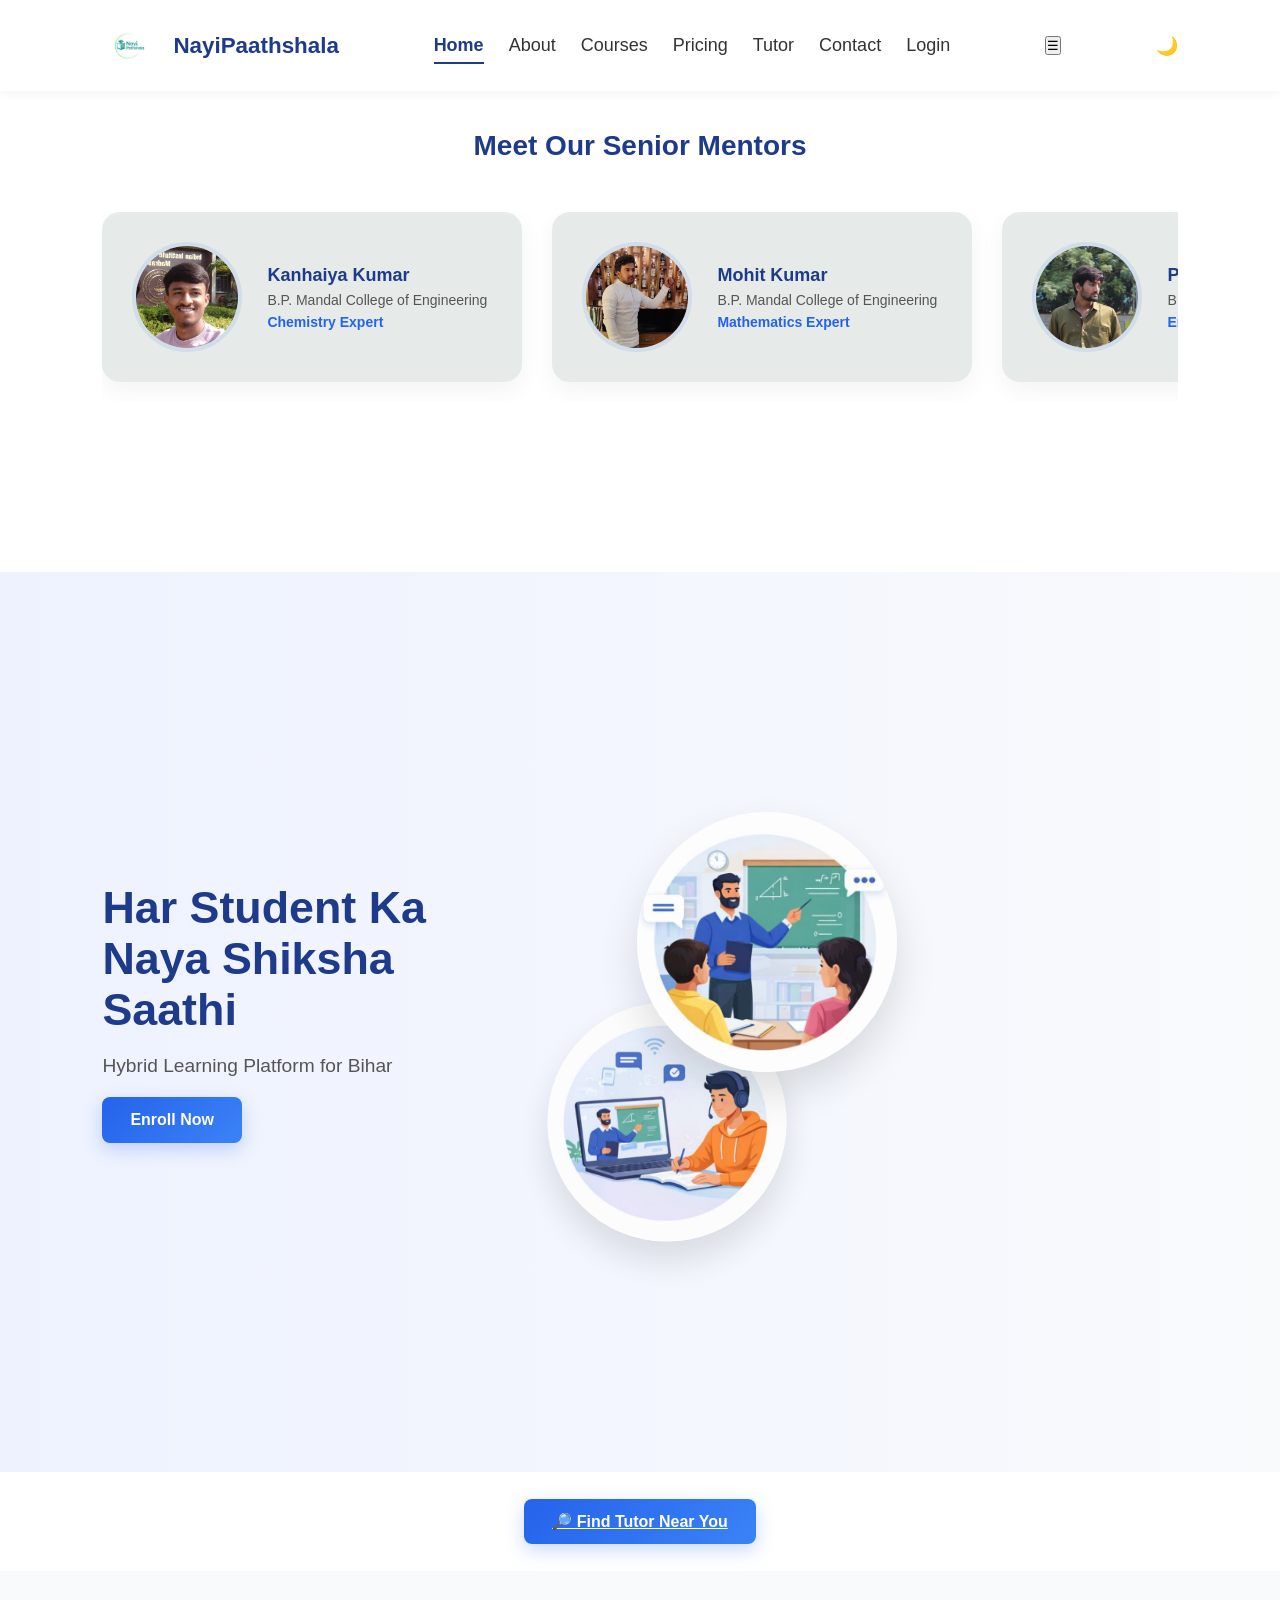
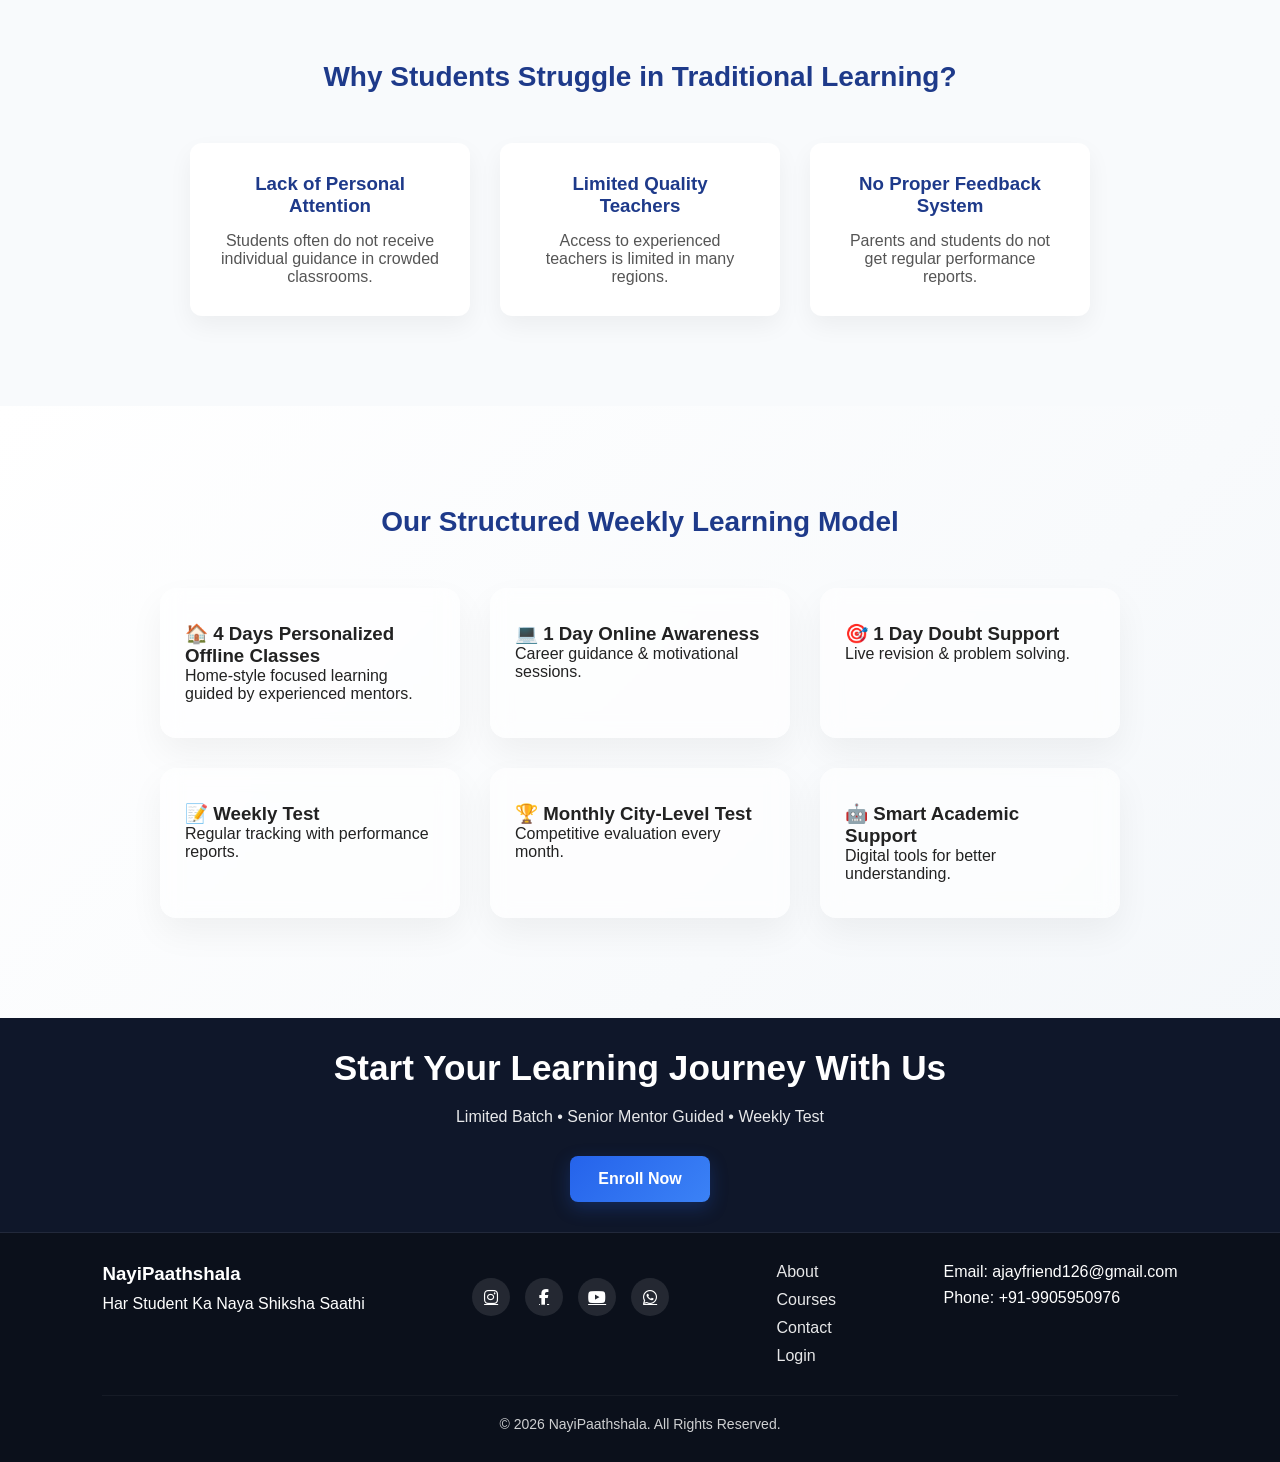
==== commit 23275a68: "Update index.html" ====
--- a/index.html
+++ b/index.html
@@ -14,7 +14,7 @@
 <nav class="navbar">
     <div class="logo">
         <a href="index.html" class="brand">
-            <img src="image/logo.png" alt="Logo">
+            <img src="logo.png" alt="Logo">
             <span>NayiPaathshala</span>
         </a>
     </div>
@@ -89,11 +89,11 @@
 
         <div class="hero-right">
             <div class="circle-img online">
-                <img src="image/online.jpeg" alt="Online Learning">
+                <img src="online.jpeg" alt="Online Learning">
             </div>
 
             <div class="circle-img offline">
-                <img src="image/offline.png" alt="Offline Learning">
+                <img src="offline.png" alt="Offline Learning">
             </div>
         </div>
 
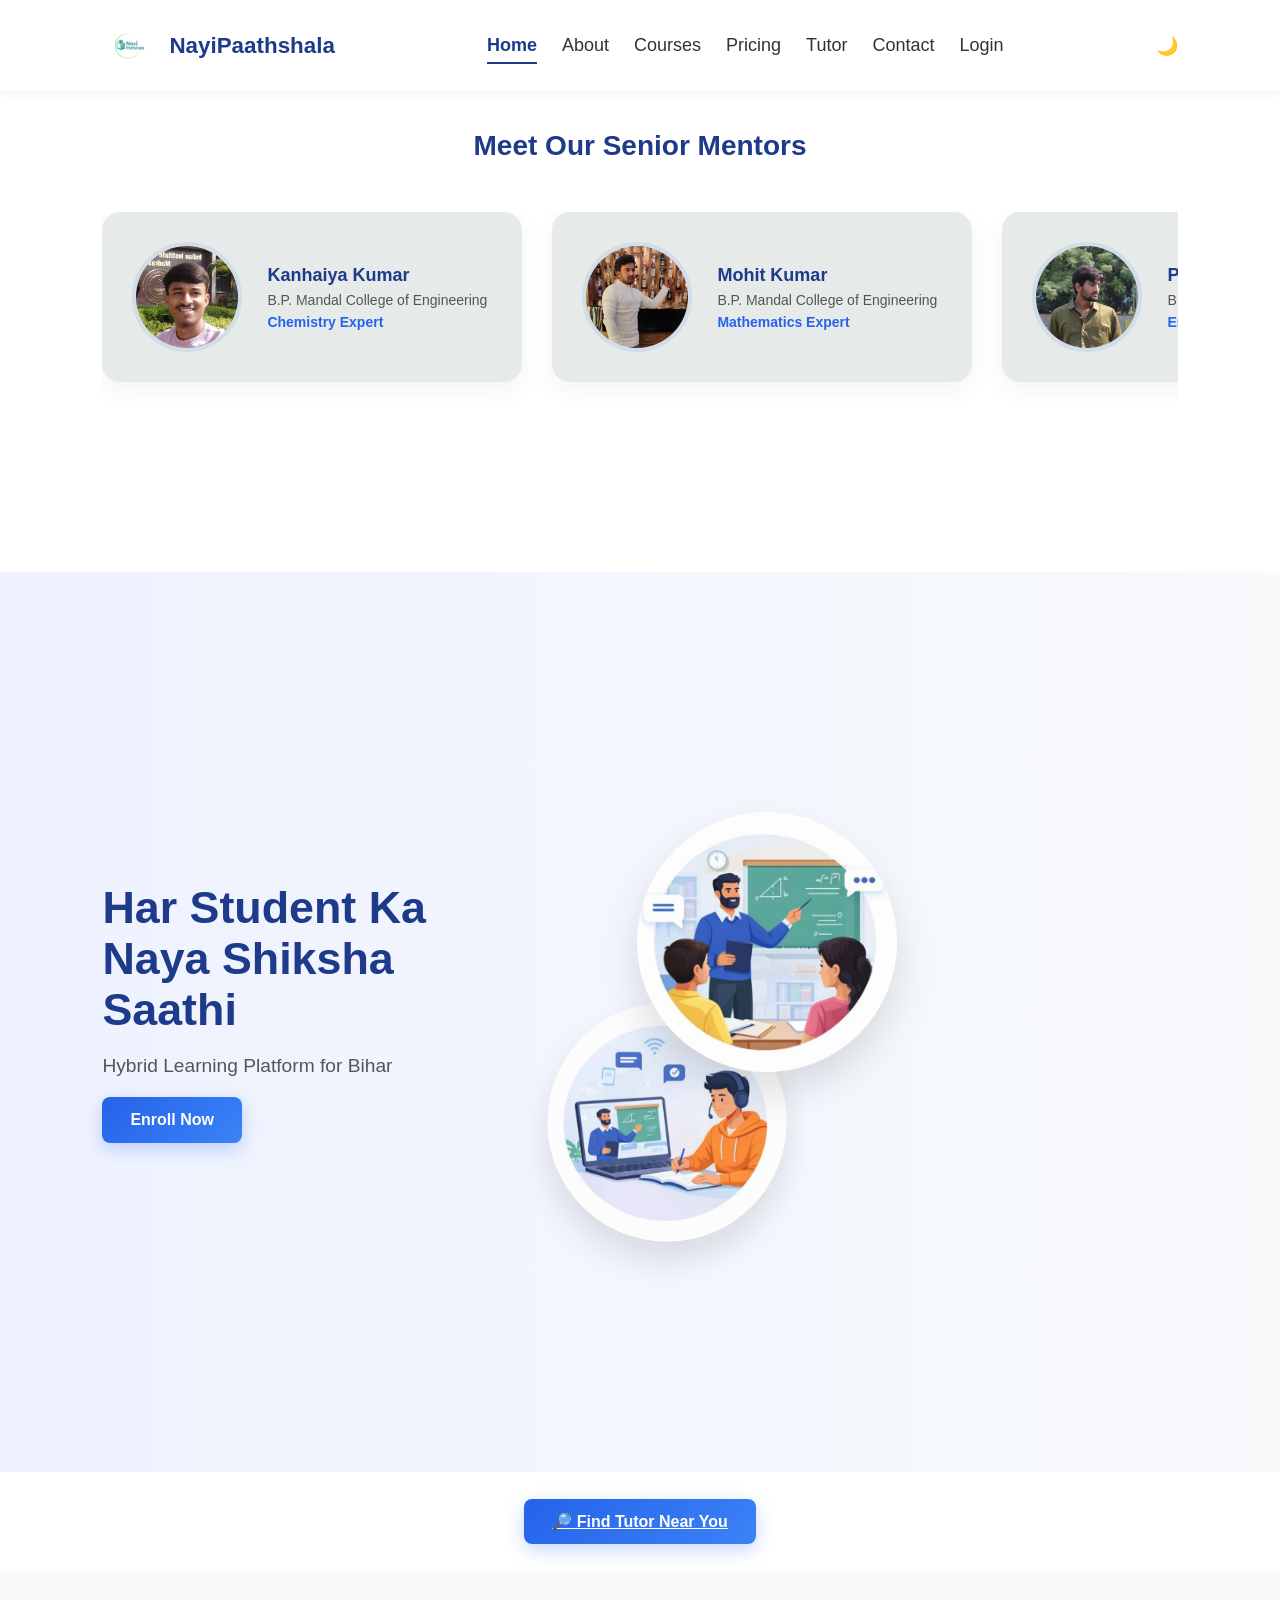
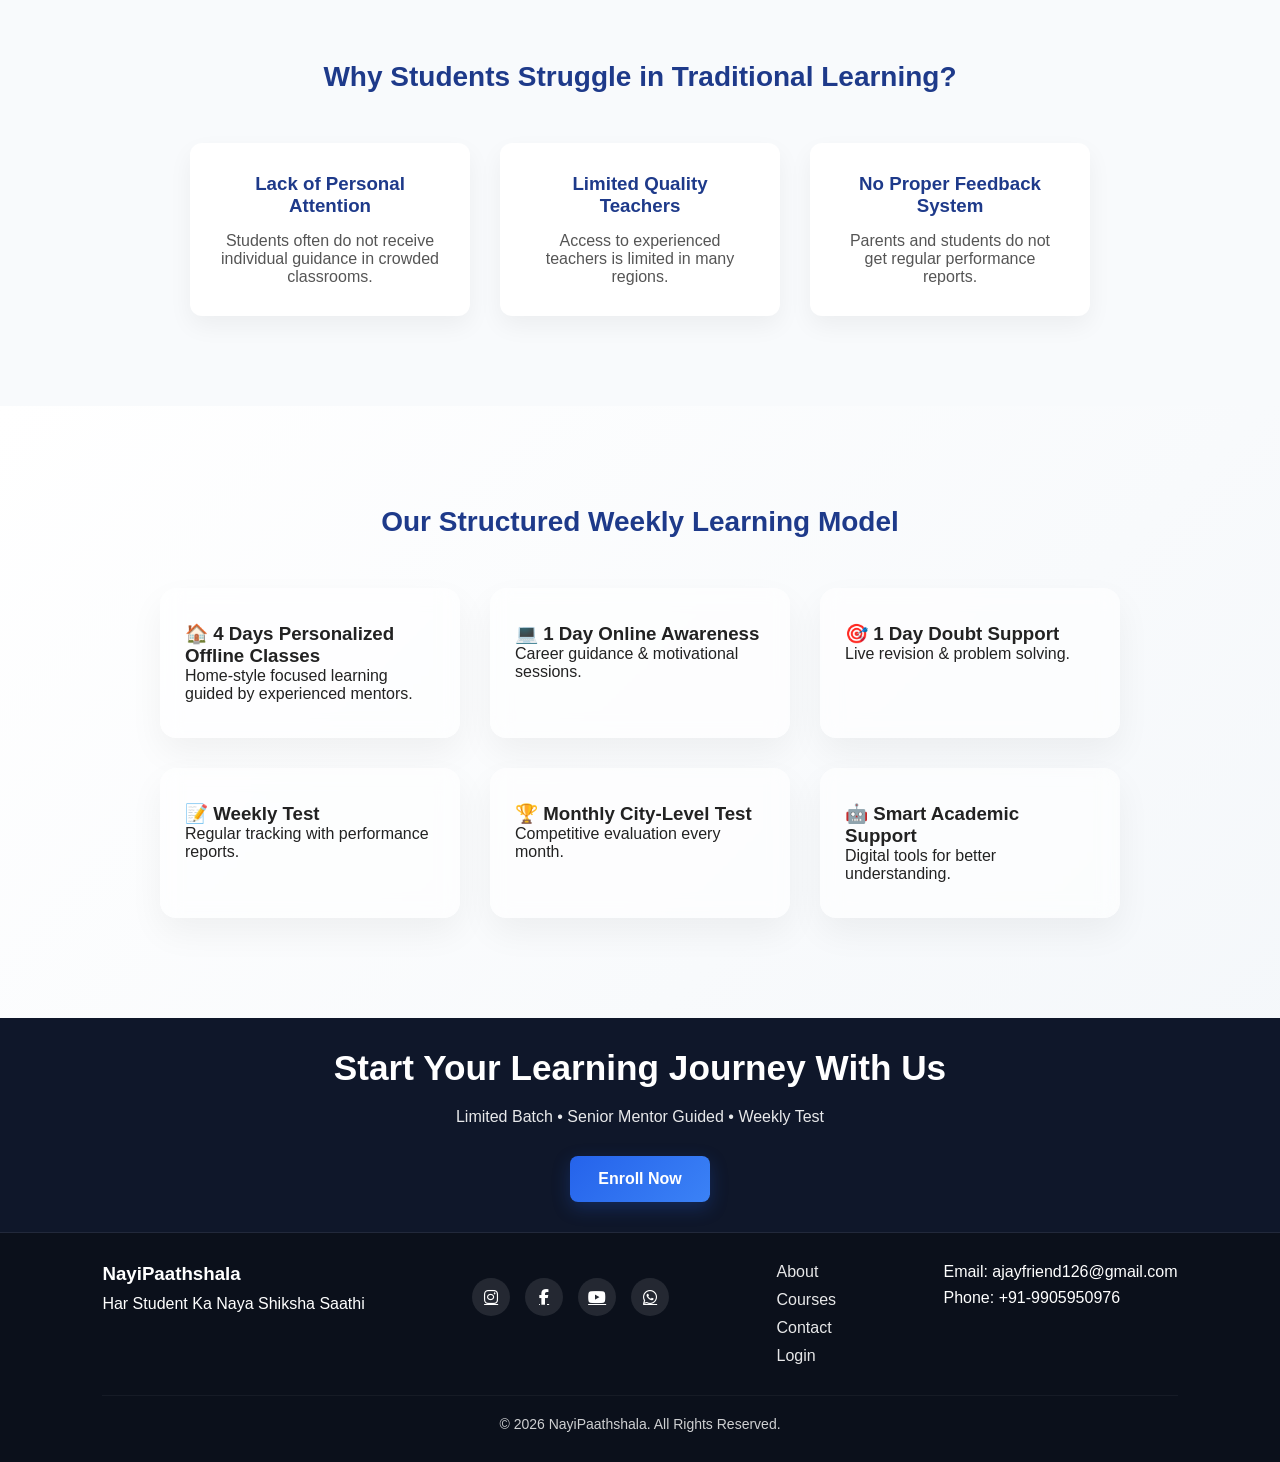
==== commit 38f14ff8: "Update index.html" ====
--- a/index.html
+++ b/index.html
@@ -29,8 +29,9 @@
         <li><a href="login.html">Login</a></li>
     </ul>
 
-    <button class="menu-toggle" onclick="toggleMenu()">☰</button>
+    
     <button id="themeToggle">🌙</button>
+    <div class="menu-toggle" onclick="toggleMenu()">☰</div>
 </nav>
 <p id="currenttime"></p>
 
--- a/style.css
+++ b/style.css
@@ -41,7 +41,7 @@
     display: flex;
     align-items: center;
     text-decoration: none;
-    gap: 16px;
+    gap: 12px;
 }
 
 .brand img {
@@ -257,13 +257,6 @@
     50% { transform: translateY(-12px); }
     100% { transform: translateY(0px); }
 }
-
-/* Floating animation */
-@keyframes float {
-    0% { transform: translateY(0px); }
-    50% { transform: translateY(-12px); }
-    100% { transform: translateY(0px); }
-}
 /* Animations */
 
 @keyframes slideLeft {
@@ -519,18 +512,7 @@
     }
 
 }
-@media (max-width: 768px) {
-
-    .hero-content {
-        flex-direction: column;
-        text-align: center;
-    }
-
-    .hero-text h1 {
-        font-size: 2rem;
-    }
-
-}
+
 
 
 
@@ -885,13 +867,6 @@
     color: #60a5fa;
 }
 
-/* ================= MENTOR SECTION ================= */
-
-.mentor-section {
-    padding: 100px 8%;
-    text-align: center;
-    background: #ffffff;
-}
 
 /* ================= MENTOR COLUMN LAYOUT ================= */
 
@@ -2076,22 +2051,6 @@
 }
 /* ================= COURSES HERO ================= */
 
-.courses-hero {
-    padding: 120px 8% 80px;
-    text-align: center;
-    background: linear-gradient(to right, #eef2ff, #f8fafc);
-}
-
-.courses-hero h1 {
-    font-size: 36px;
-    margin-bottom: 15px;
-    color: #1e3a8a;
-}
-
-.courses-hero p {
-    color: #555;
-}
-
 /* ================= COURSE GRID ================= */
 
 .courses-section {
@@ -2691,14 +2650,7 @@
 .whatsapp-float:hover {
     transform: scale(1.1);
 }
-.success-popup {
-    position: fixed;
-    inset: 0;
-    background: rgba(0,0,0,0.6);
-    display: none;
-    align-items: center;
-    justify-content: center;
-}
+
 
 .popup-box {
     background: white;
@@ -2867,3 +2819,38 @@
     text-align: center;
     padding: 40px 0;
 }
+
+/* MOBILE MENU BUTTON */
+
+.menu-toggle{
+display:none;
+font-size:24px;
+cursor:pointer;
+}
+
+/* MOBILE NAVBAR */
+
+@media(max-width:768px){
+
+.menu-toggle{
+display:block;
+}
+
+.nav-links{
+position:absolute;
+top:70px;
+left:0;
+width:100%;
+background:white;
+flex-direction:column;
+align-items:center;
+gap:20px;
+padding:20px 0;
+display:none;
+}
+
+.nav-links.active{
+display:flex;
+}
+
+}
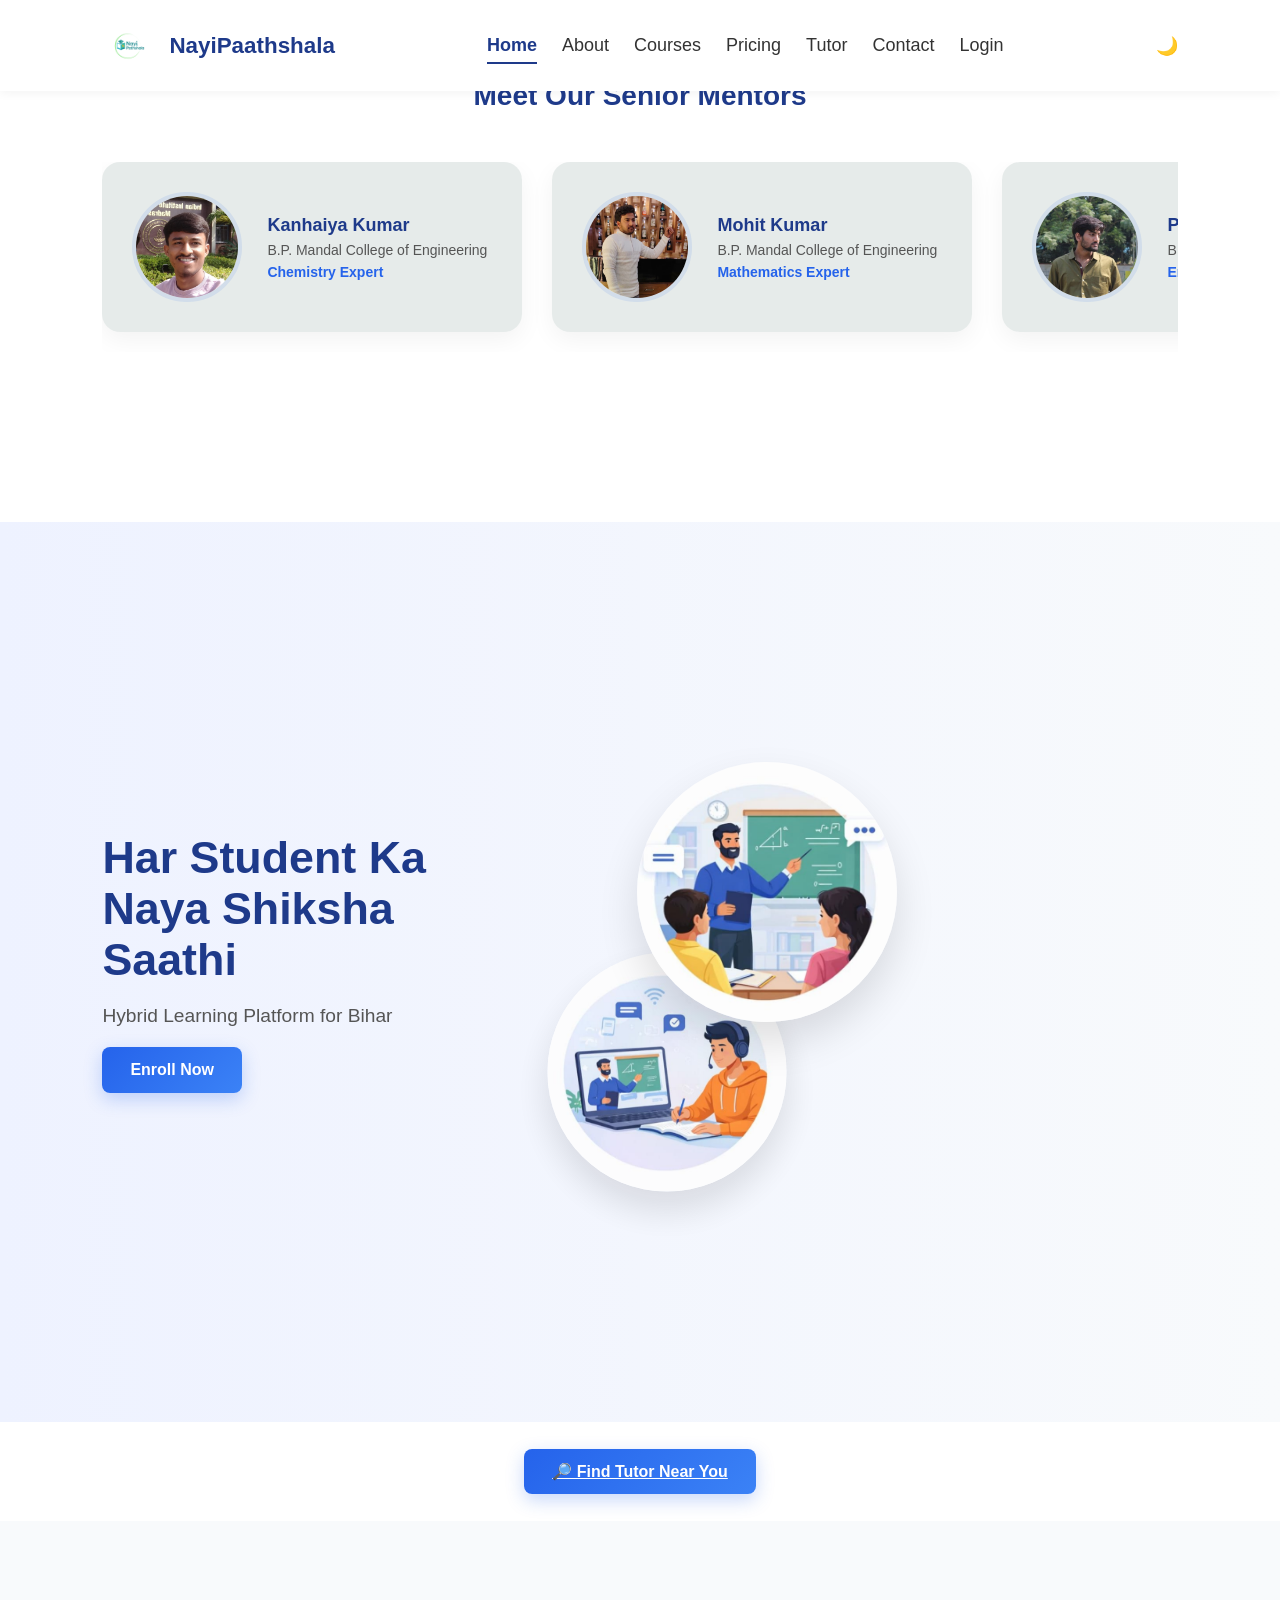
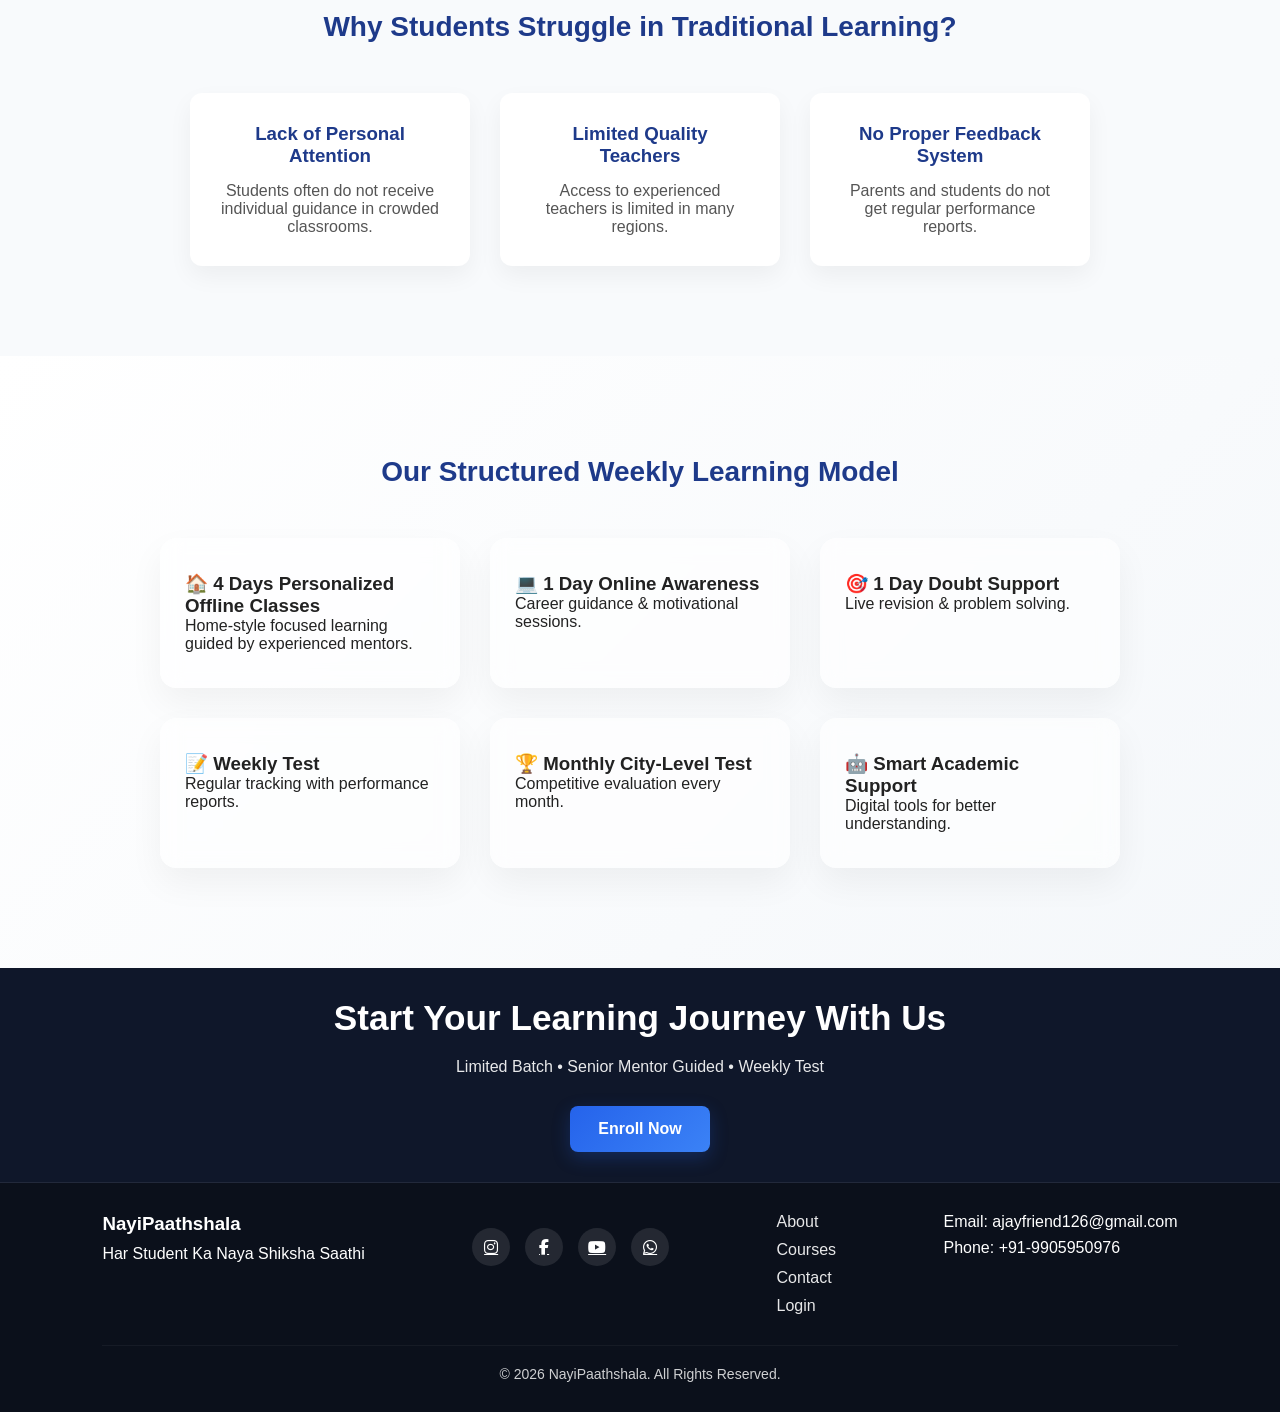
==== commit efef21d1: "Update index.html" ====
--- a/index.html
+++ b/index.html
@@ -12,30 +12,27 @@
 <body>
     <!-- ================= NAVBAR ================= -->
 <nav class="navbar">
-    <div class="logo">
-        <a href="index.html" class="brand">
-            <img src="logo.png" alt="Logo">
-            <span>NayiPaathshala</span>
-        </a>
-    </div>
-
-    <ul class="nav-links" id="navLinks">
-        <li><a href="index.html" class="active">Home</a></li>
-        <li><a href="about.html">About</a></li>
-        <li><a href="courses.html">Courses</a></li>
-        <li><a href="pricing.html">Pricing</a></li>
-        <li><a href="tutor.html">Tutor</a></li>
-        <li><a href="contact.html">Contact</a></li>
-        <li><a href="login.html">Login</a></li>
-    </ul>
-
-    
-    <button id="themeToggle">🌙</button>
-    <div class="menu-toggle" onclick="toggleMenu()">☰</div>
-</nav>
-<p id="currenttime"></p>
-
-<h2 class="section-title"></h2> 
+
+<a href="index.html" class="brand">
+<img src="logo.png">
+<span>NayiPaathshala</span>
+</a>
+
+<ul class="nav-links" id="navLinks">
+<li><a href="index.html" class="active">Home</a></li>
+<li><a href="about.html">About</a></li>
+<li><a href="courses.html">Courses</a></li>
+<li><a href="pricing.html">Pricing</a></li>
+<li><a href="tutor.html">Tutor</a></li>
+<li><a href="contact.html">Contact</a></li>
+<li><a href="login.html">Login</a></li>
+</ul>
+
+<div class="menu-toggle" onclick="toggleMenu()">☰</div>
+
+<button id="themeToggle">🌙</button>
+
+</nav> 
 <section class="home-mentors"> 
     <h2 class="section-title">Meet Our Senior Mentors</h2> 
     <div class="home-mentor-slider"> <!-- Mentor 1 --> 
--- a/style.css
+++ b/style.css
@@ -2849,6 +2849,13 @@
 display:none;
 }
 
+body.dark-mode .nav-links{
+background:#1e293b;
+}
+body.dark-mode .nav-links a{
+color:#e2e8f0;
+}
+
 .nav-links.active{
 display:flex;
 }
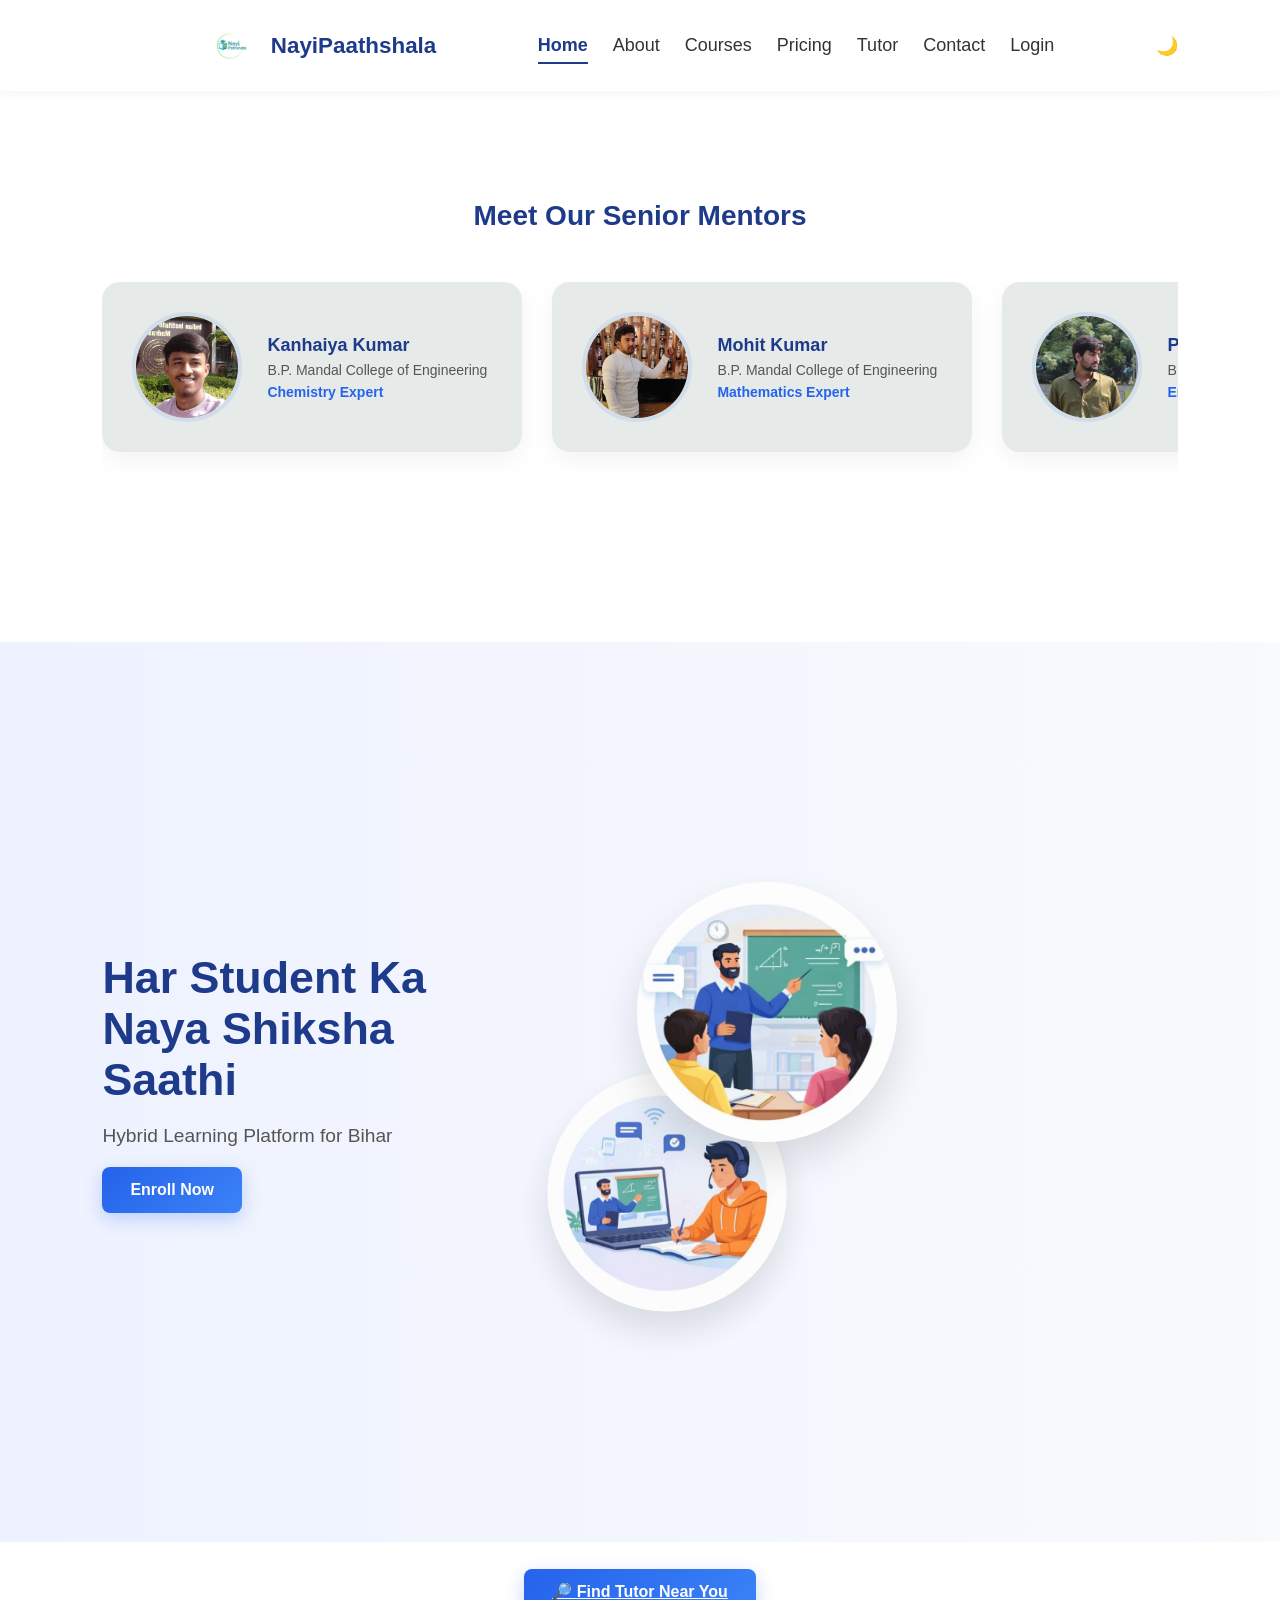
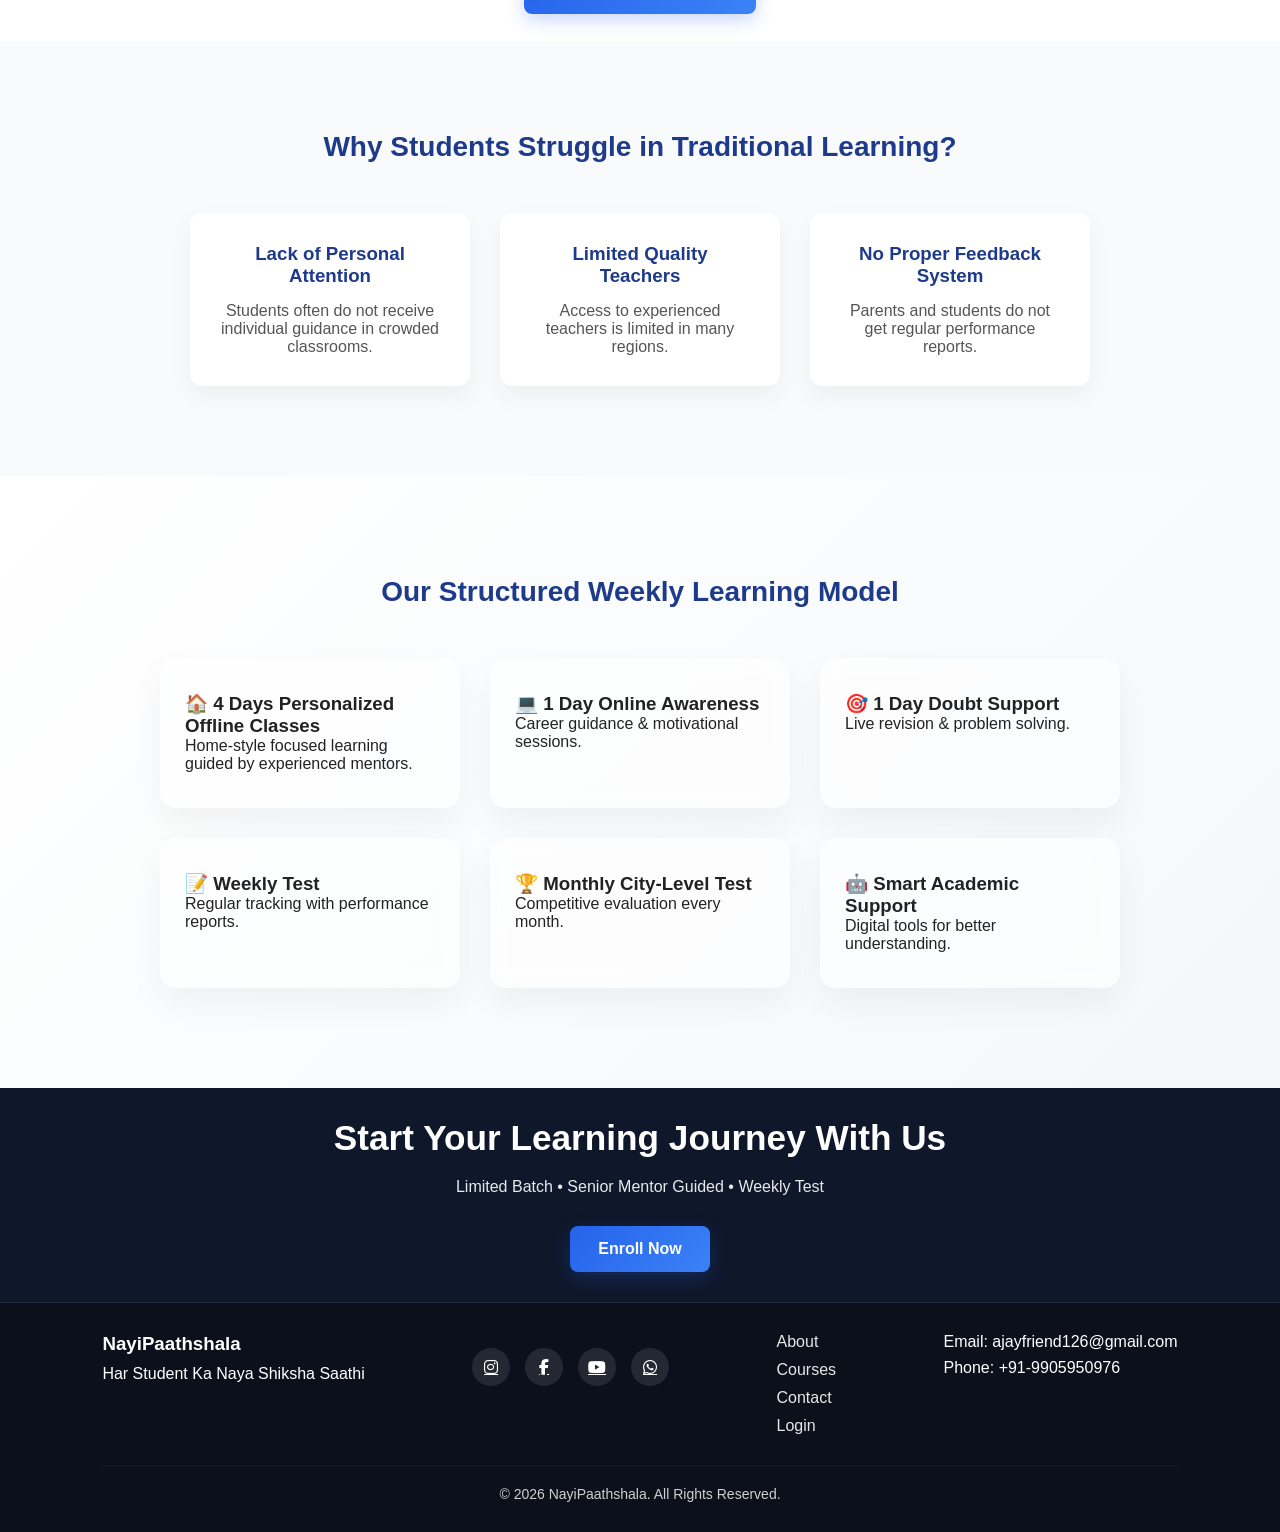
==== commit 187c315f: "Update index.html" ====
--- a/index.html
+++ b/index.html
@@ -10,9 +10,10 @@
 </head>
 
 <body>
+    <h2>   </h2>
     <!-- ================= NAVBAR ================= -->
 <nav class="navbar">
-
+<h2></h2>
 <a href="index.html" class="brand">
 <img src="logo.png">
 <span>NayiPaathshala</span>
--- a/style.css
+++ b/style.css
@@ -2859,5 +2859,31 @@
 .nav-links.active{
 display:flex;
 }
-
-}
+}
+
+@media (max-width:768px){
+
+.hero-container{
+flex-direction:column;
+text-align:center;
+}
+
+.hero-right{
+height:auto;
+margin-top:40px;
+display:flex;
+flex-direction:column;
+align-items:center;
+gap:20px;
+}
+
+.circle-img{
+position:relative;
+width:200px;
+height:200px;
+}
+
+}
+.home-mentors{
+margin-top:120px;
+}
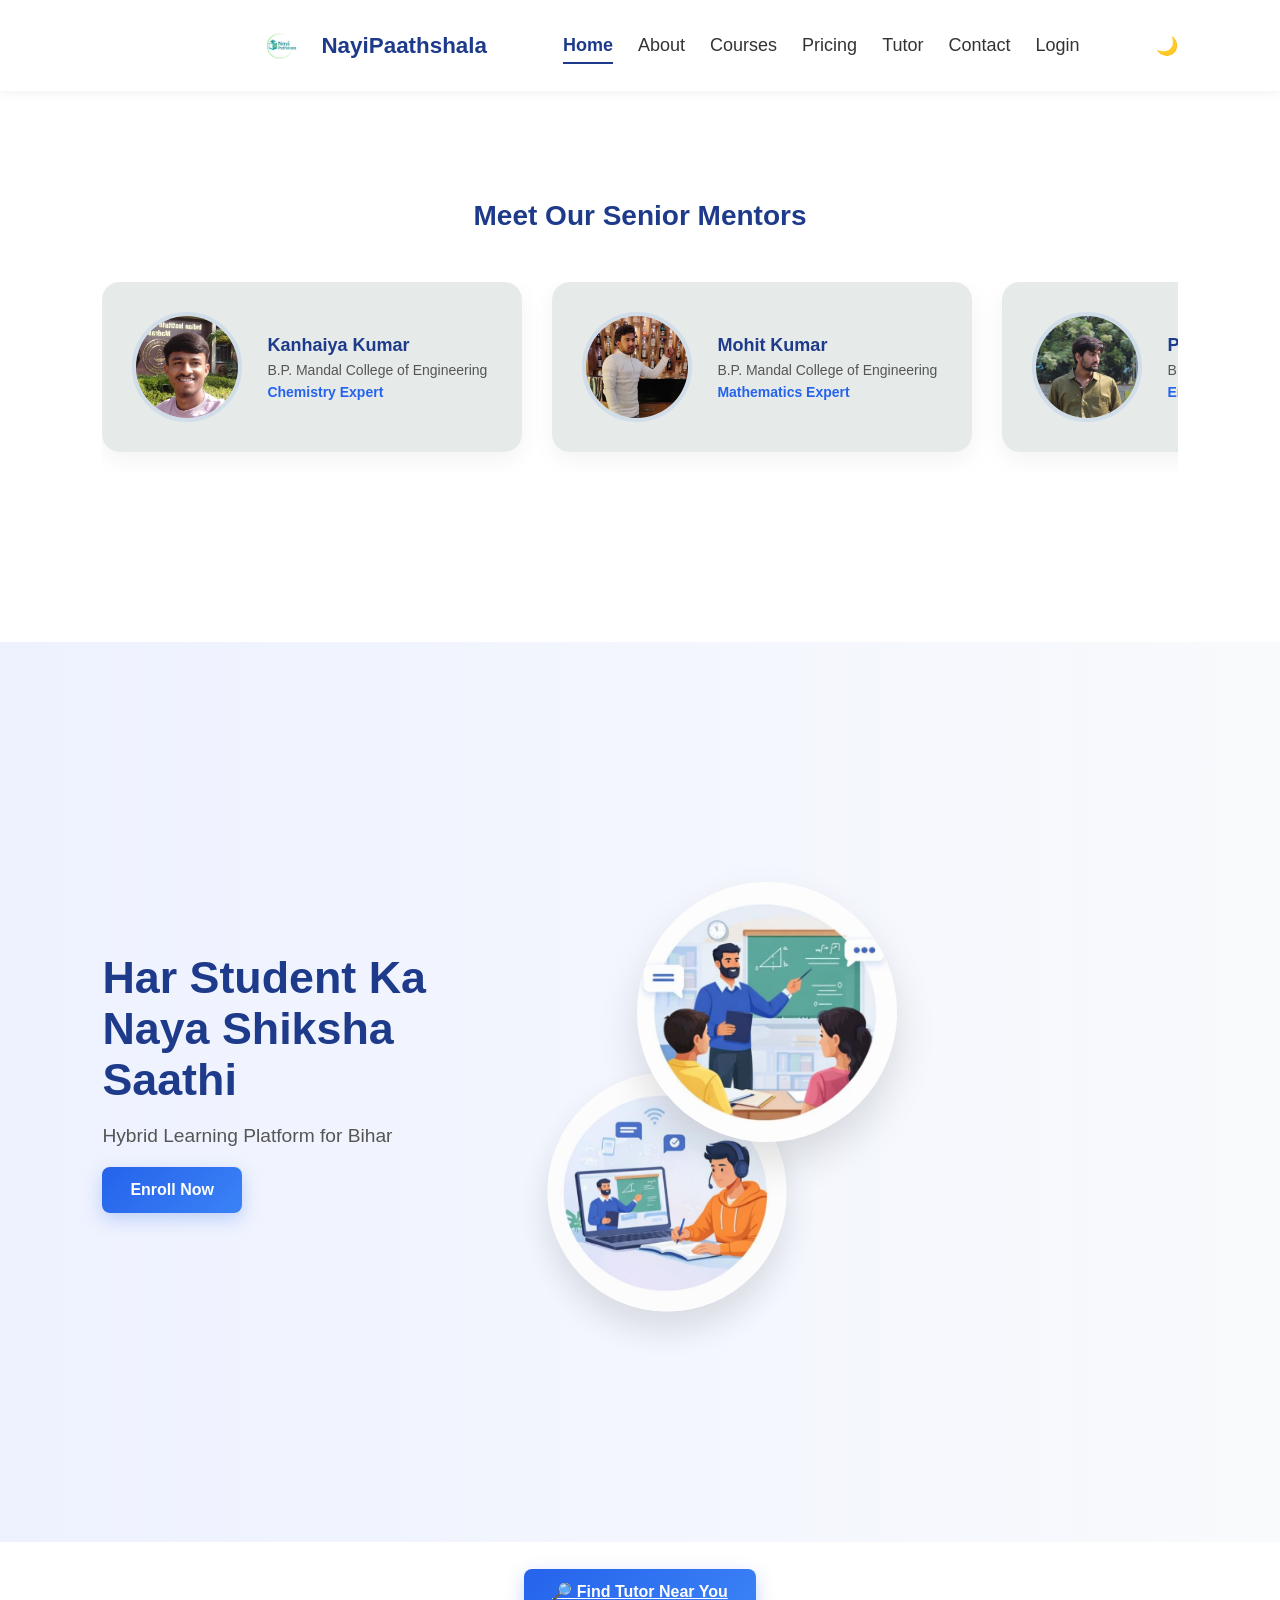
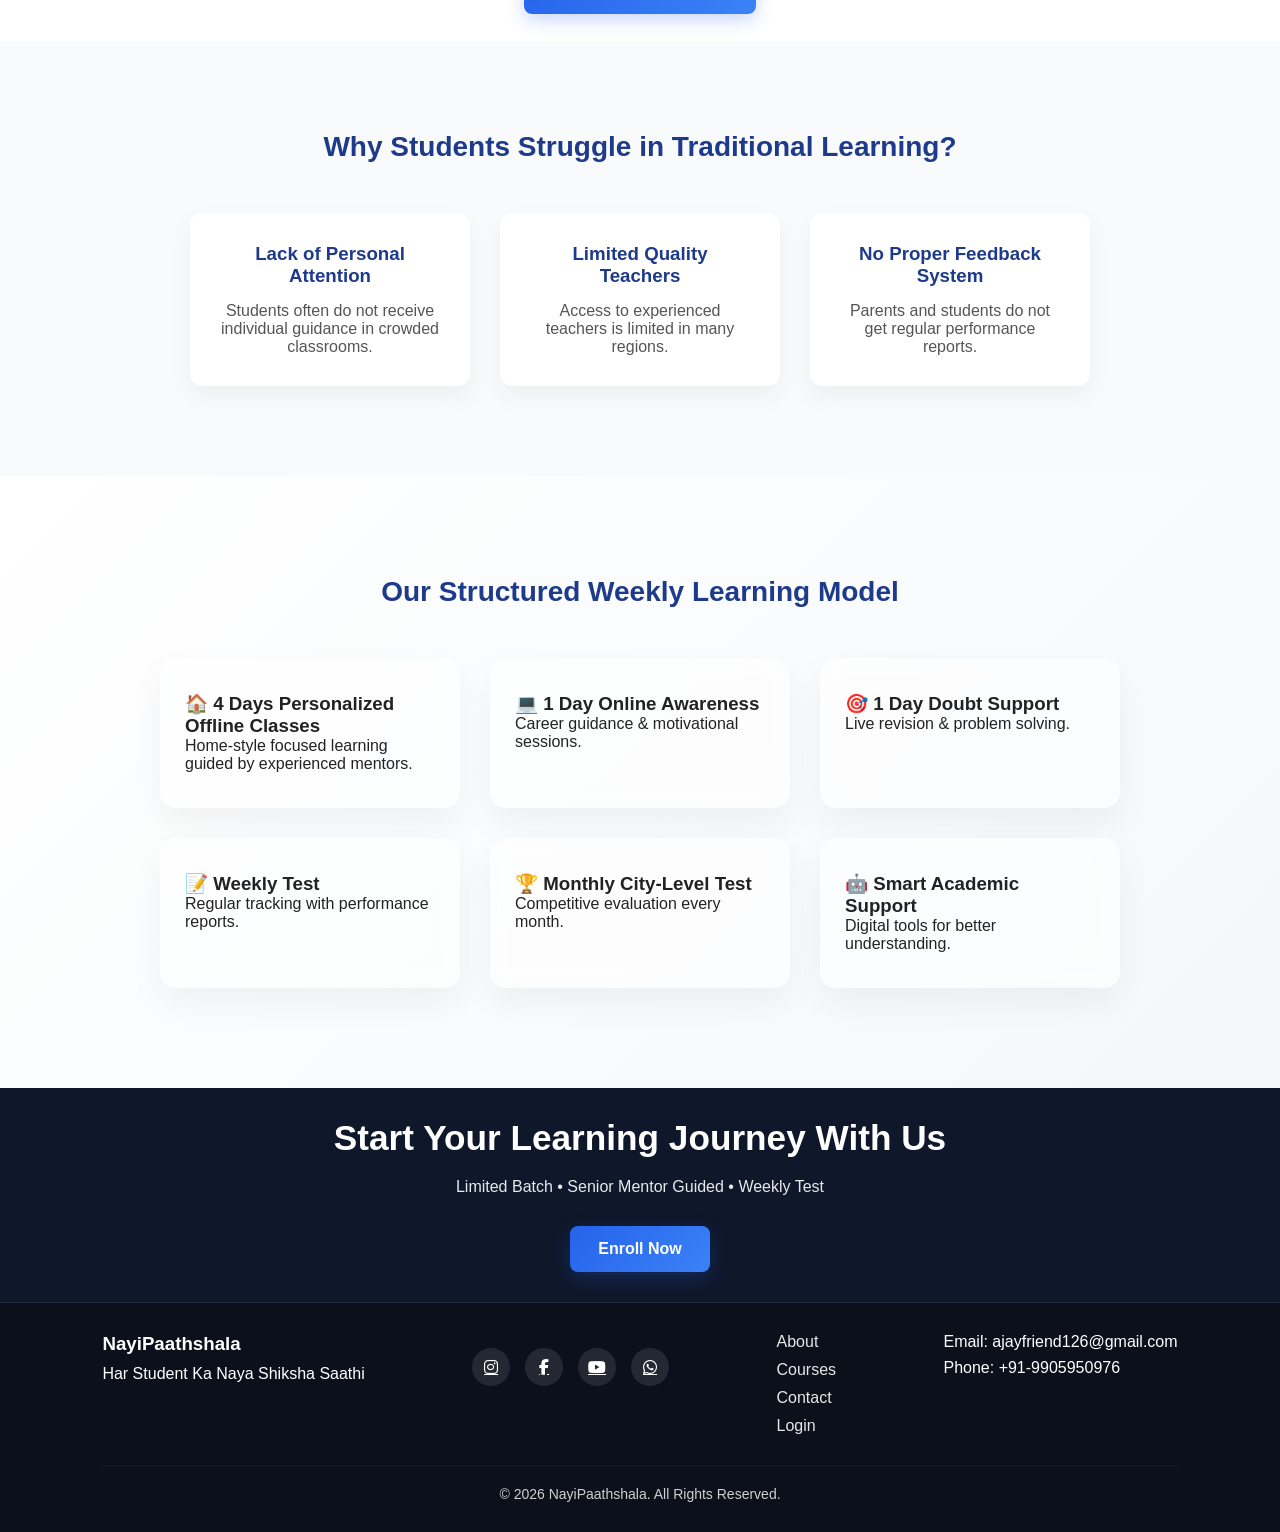
==== commit 33cbb44c: "Update index.html" ====
--- a/index.html
+++ b/index.html
@@ -13,6 +13,7 @@
     <h2>   </h2>
     <!-- ================= NAVBAR ================= -->
 <nav class="navbar">
+    <p></p>
 <h2></h2>
 <a href="index.html" class="brand">
 <img src="logo.png">
